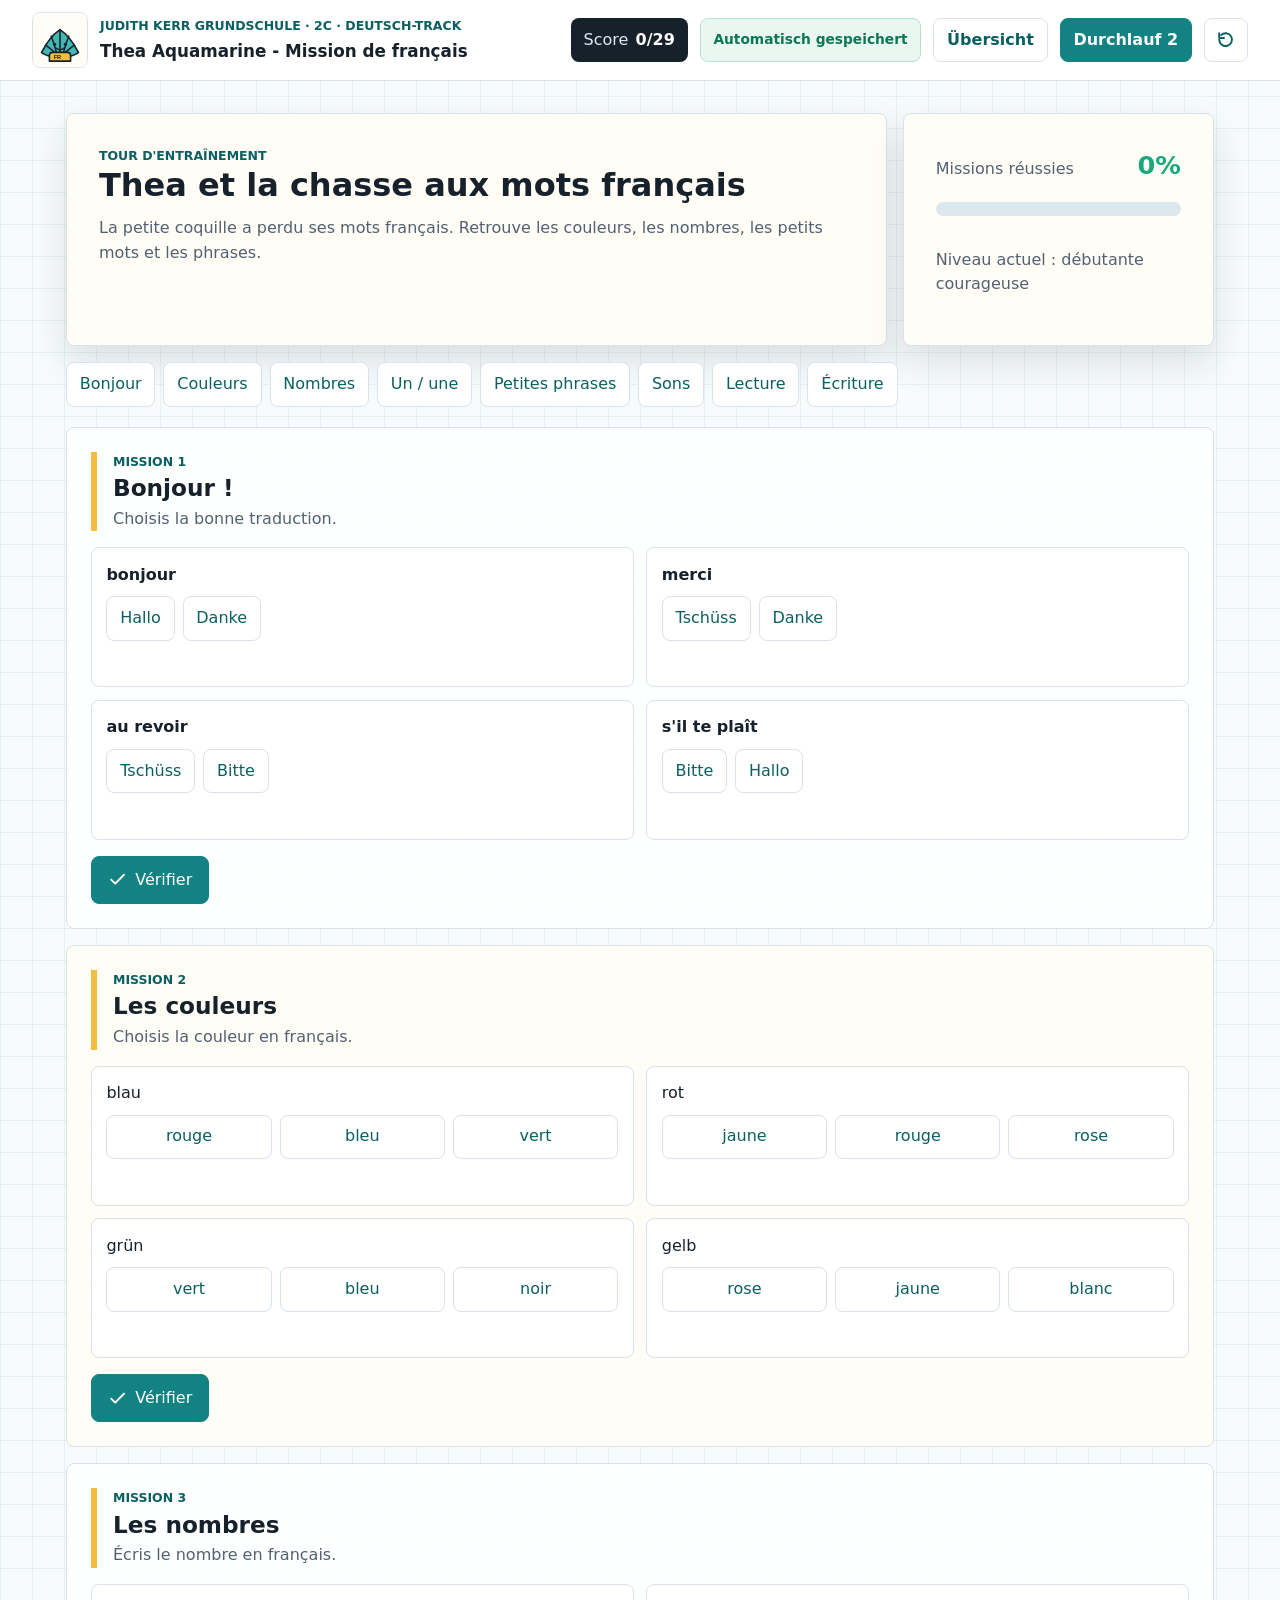
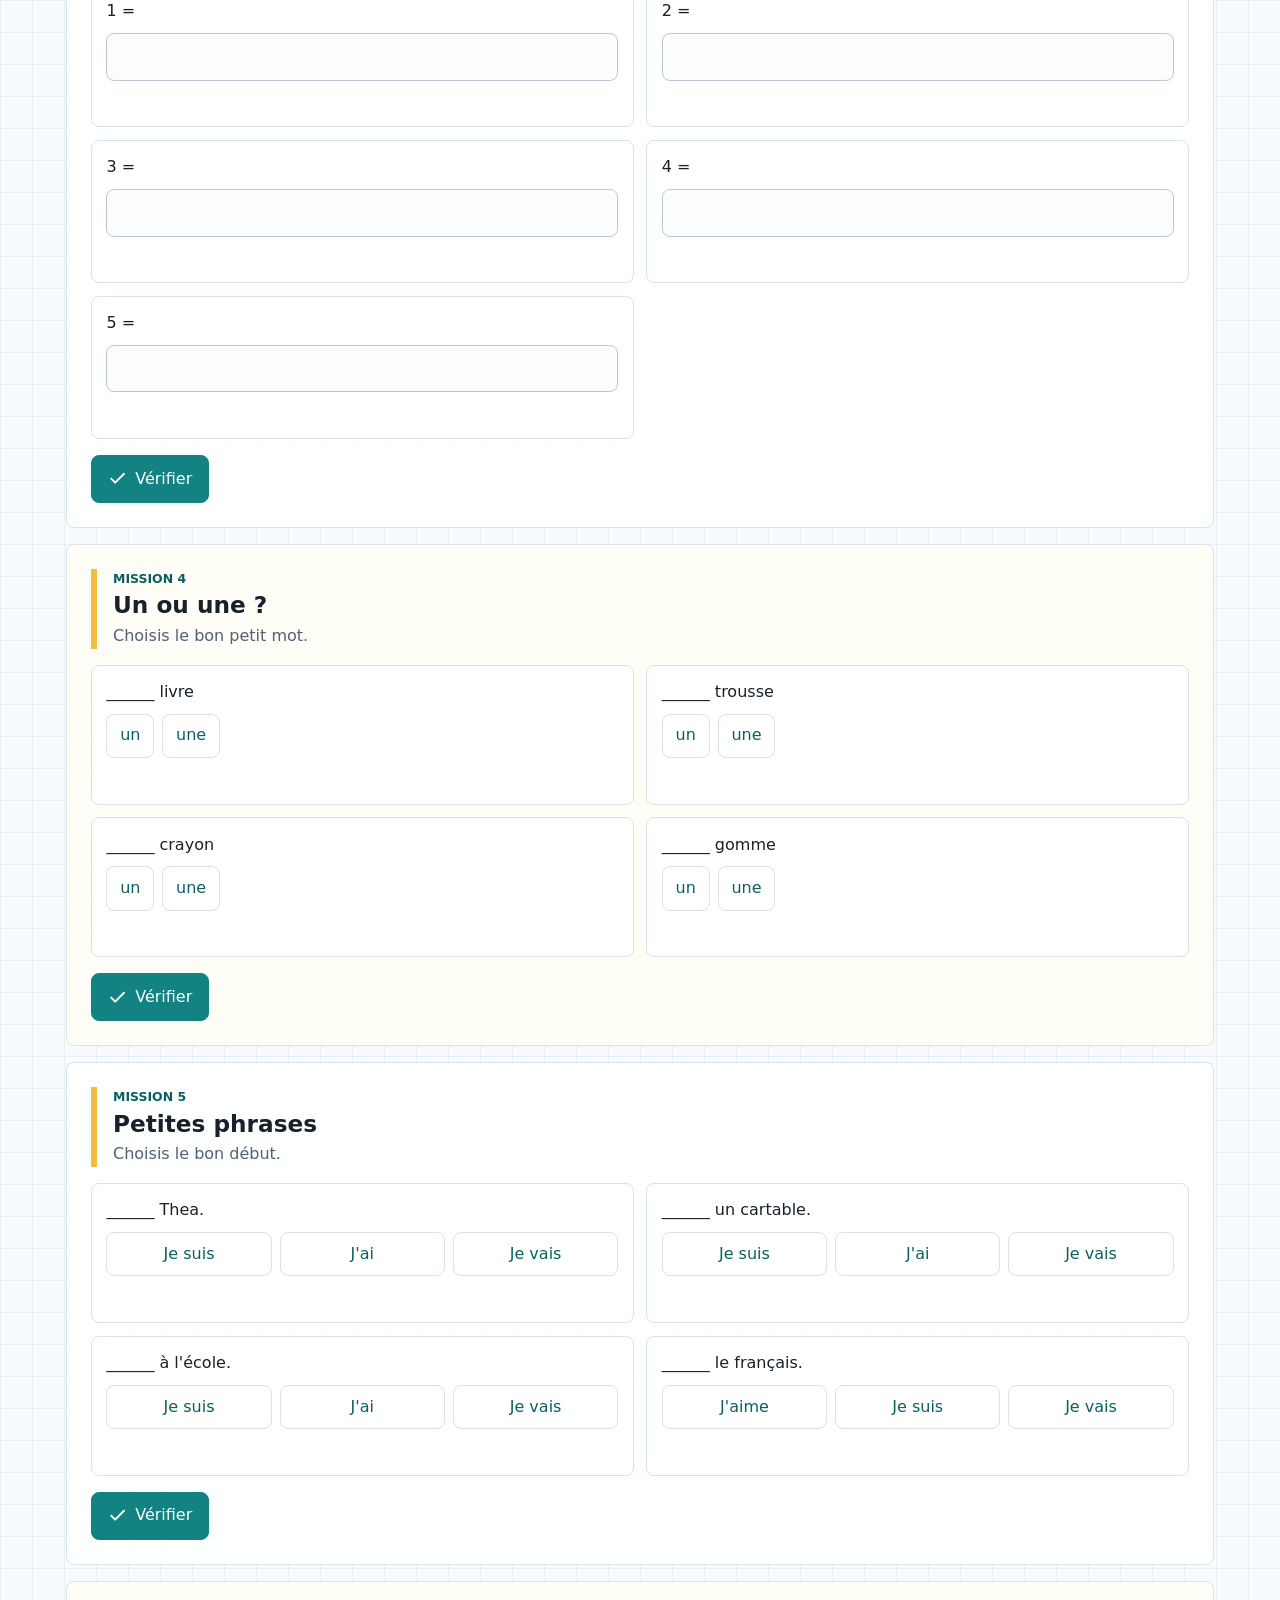
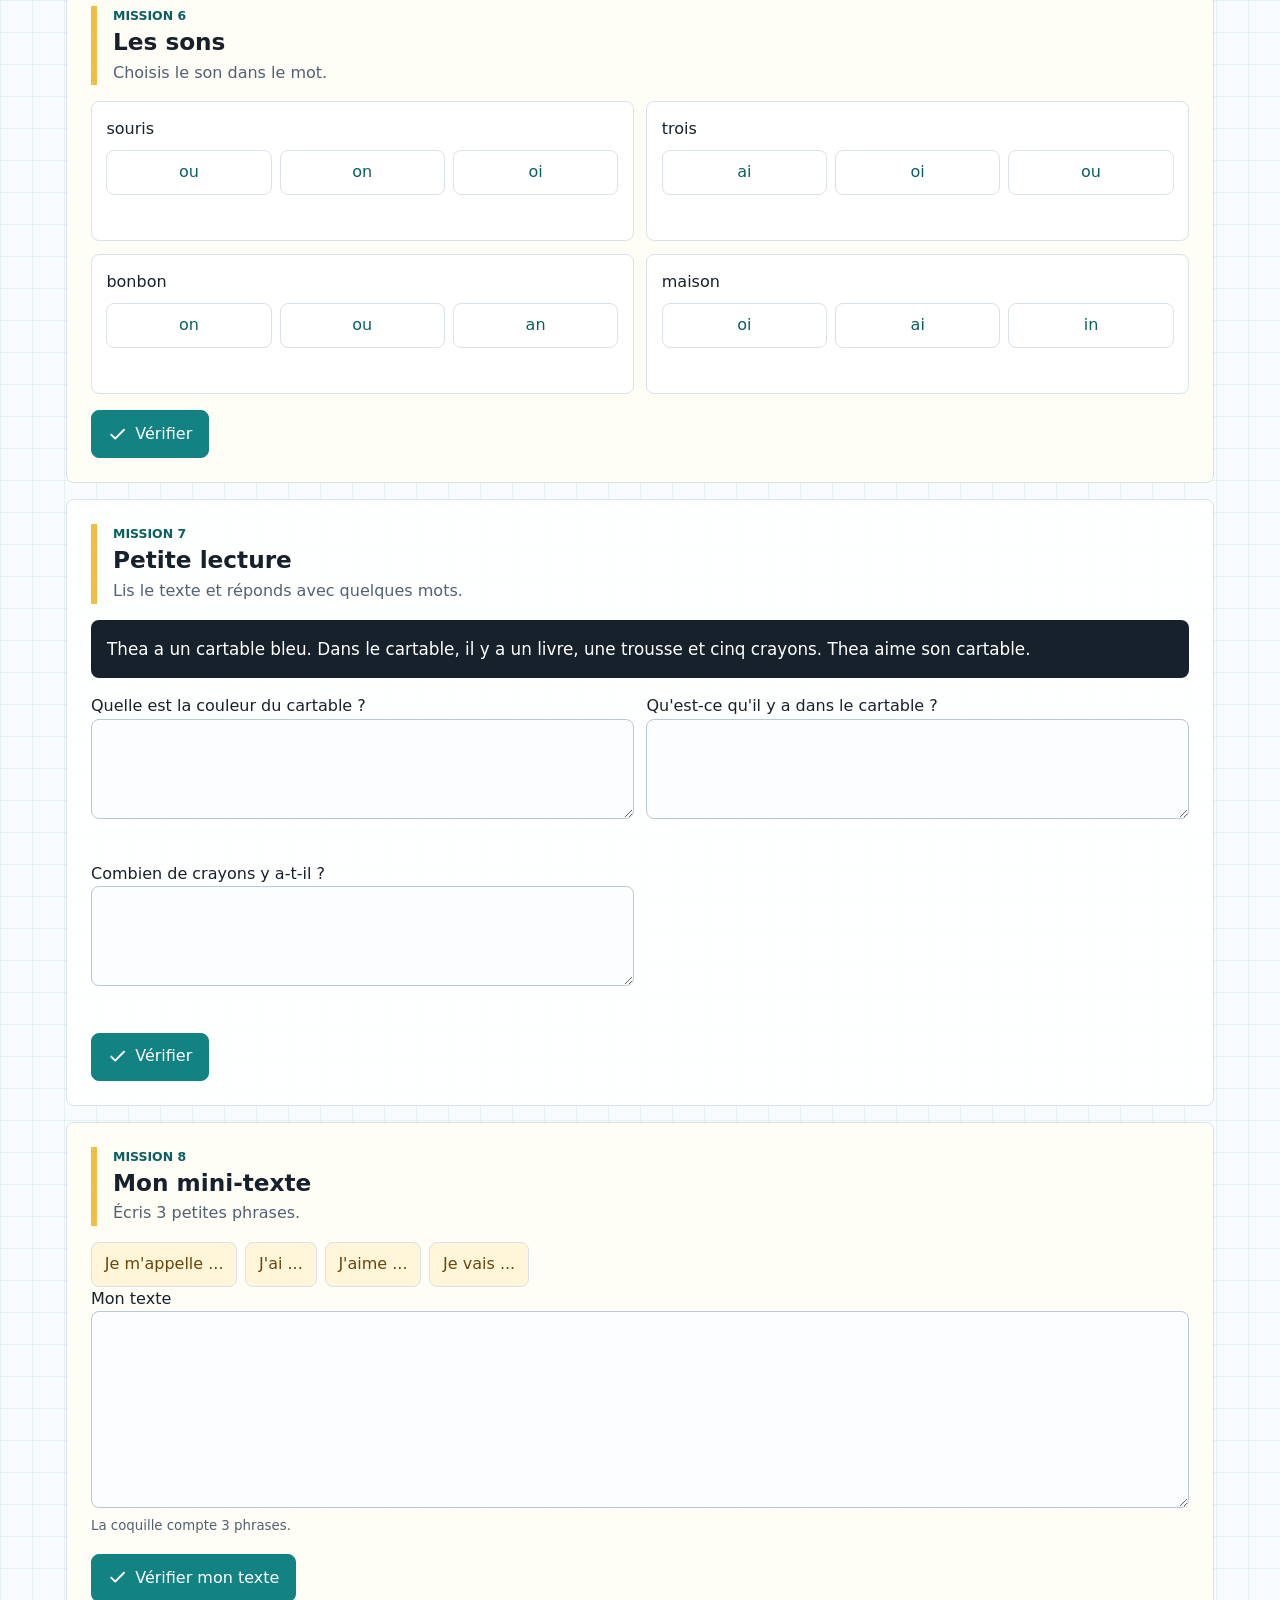
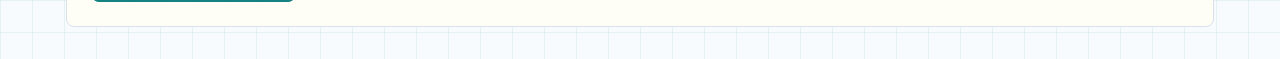
==== docs/index.html @ 6f3f2e57 "Publish site from docs for GitHub Pages" ====
<!doctype html>
<html lang="fr">
  <head>
    <meta charset="utf-8">
    <meta name="viewport" content="width=device-width, initial-scale=1">
    <title>Thea Aquamarine - Mission de français</title>
    <meta name="description" content="Interaktive Französisch-Übungen für Thea Aquamarine, Klasse 2c.">
    <meta name="theme-color" content="#128283">
    <meta name="apple-mobile-web-app-capable" content="yes">
    <meta name="apple-mobile-web-app-title" content="Thea Français">
    <meta name="apple-mobile-web-app-status-bar-style" content="default">
    <link rel="manifest" href="manifest.webmanifest">
    <link rel="icon" href="assets/icons/favicon-32.png?v=20260531-icon" type="image/png" sizes="32x32">
    <link rel="icon" href="assets/icons/thea-icon-192.png?v=20260531-icon" type="image/png" sizes="192x192">
    <link rel="apple-touch-icon" href="assets/icons/apple-touch-icon.png?v=20260531-icon" sizes="180x180">
    <link rel="stylesheet" href="styles.css?v=20260601-round2">
  </head>
  <body>
    <a class="skip-link" href="#main">Aller aux exercices</a>

    <header class="topbar">
      <div class="brand">
        <img src="assets/aquamarine-shell.svg" width="56" height="56" alt="Muschel mit französischem Heft">
        <div>
          <p class="eyebrow">Judith Kerr Grundschule · 2c · Deutsch-Track</p>
          <p class="brand-title">Thea Aquamarine - Mission de français</p>
        </div>
      </div>

      <div class="top-actions">
        <div class="score-pill" aria-live="polite">
          <span>Score</span>
          <strong><span id="score">0</span>/<span id="total">0</span></strong>
        </div>
        <div class="save-status" id="saveStatus" aria-live="polite">Automatisch gespeichert</div>
        <a class="nav-link" href="uebersicht.html">Übersicht</a>
        <a class="nav-link top-pdf-run-button" href="durchlauf-2.html">Durchlauf 2</a>
        <button class="icon-button" id="resetBtn" type="button" aria-label="Alles neu starten">
          <svg aria-hidden="true" viewBox="0 0 24 24">
            <path d="M4 12a8 8 0 1 0 2.34-5.66"/>
            <path d="M4 4v6h6"/>
          </svg>
        </button>
      </div>
    </header>

    <main id="main">
      <section class="intro-band" aria-labelledby="intro-title">
        <div class="intro-copy">
          <p class="eyebrow">Tour d'entraînement</p>
          <h1 id="intro-title">Thea et la chasse aux mots français</h1>
          <p>
            La petite coquille a perdu ses mots français. Retrouve les couleurs,
            les nombres, les petits mots et les phrases.
          </p>
        </div>

        <div class="mission-meter" aria-label="Progression">
          <div>
            <span>Missions réussies</span>
            <strong id="progressLabel">0%</strong>
          </div>
          <div class="progress-track">
            <div class="progress-fill" id="progressFill"></div>
          </div>
          <p id="rankLabel">Niveau actuel : débutante courageuse</p>
        </div>
      </section>

      <nav class="mission-nav" aria-label="Missions">
        <button type="button" data-jump="#bonjour">Bonjour</button>
        <button type="button" data-jump="#couleurs">Couleurs</button>
        <button type="button" data-jump="#nombres">Nombres</button>
        <button type="button" data-jump="#articles">Un / une</button>
        <button type="button" data-jump="#phrases">Petites phrases</button>
        <button type="button" data-jump="#sons">Sons</button>
        <button type="button" data-jump="#lecture">Lecture</button>
        <button type="button" data-jump="#ecriture">Écriture</button>
      </nav>

      <section class="mission-band" id="bonjour" aria-labelledby="bonjour-title">
        <div class="section-heading">
          <p class="eyebrow">Mission 1</p>
          <h2 id="bonjour-title">Bonjour !</h2>
          <p>Choisis la bonne traduction.</p>
        </div>

        <div class="exercise-grid compact">
          <article class="exercise choice-task" data-task data-answer="Hallo">
            <p><strong>bonjour</strong></p>
            <div class="choice-row">
              <button type="button" data-value="Hallo">Hallo</button>
              <button type="button" data-value="Danke">Danke</button>
            </div>
            <small class="feedback" aria-live="polite"></small>
          </article>

          <article class="exercise choice-task" data-task data-answer="Danke">
            <p><strong>merci</strong></p>
            <div class="choice-row">
              <button type="button" data-value="Tschüss">Tschüss</button>
              <button type="button" data-value="Danke">Danke</button>
            </div>
            <small class="feedback" aria-live="polite"></small>
          </article>

          <article class="exercise choice-task" data-task data-answer="Tschüss">
            <p><strong>au revoir</strong></p>
            <div class="choice-row">
              <button type="button" data-value="Tschüss">Tschüss</button>
              <button type="button" data-value="Bitte">Bitte</button>
            </div>
            <small class="feedback" aria-live="polite"></small>
          </article>

          <article class="exercise choice-task" data-task data-answer="Bitte">
            <p><strong>s'il te plaît</strong></p>
            <div class="choice-row">
              <button type="button" data-value="Bitte">Bitte</button>
              <button type="button" data-value="Hallo">Hallo</button>
            </div>
            <small class="feedback" aria-live="polite"></small>
          </article>
        </div>

        <button class="check-button" type="button" data-check="#bonjour">
          <svg aria-hidden="true" viewBox="0 0 24 24"><path d="m20 6-11 11-5-5"/></svg>
          Vérifier
        </button>
      </section>

      <section class="mission-band alt" id="couleurs" aria-labelledby="couleurs-title">
        <div class="section-heading">
          <p class="eyebrow">Mission 2</p>
          <h2 id="couleurs-title">Les couleurs</h2>
          <p>Choisis la couleur en français.</p>
        </div>

        <div class="exercise-grid compact">
          <article class="exercise choice-task" data-task data-answer="bleu">
            <p>blau</p>
            <div class="choice-row triple">
              <button type="button" data-value="rouge">rouge</button>
              <button type="button" data-value="bleu">bleu</button>
              <button type="button" data-value="vert">vert</button>
            </div>
            <small class="feedback" aria-live="polite"></small>
          </article>

          <article class="exercise choice-task" data-task data-answer="rouge">
            <p>rot</p>
            <div class="choice-row triple">
              <button type="button" data-value="jaune">jaune</button>
              <button type="button" data-value="rouge">rouge</button>
              <button type="button" data-value="rose">rose</button>
            </div>
            <small class="feedback" aria-live="polite"></small>
          </article>

          <article class="exercise choice-task" data-task data-answer="vert">
            <p>grün</p>
            <div class="choice-row triple">
              <button type="button" data-value="vert">vert</button>
              <button type="button" data-value="bleu">bleu</button>
              <button type="button" data-value="noir">noir</button>
            </div>
            <small class="feedback" aria-live="polite"></small>
          </article>

          <article class="exercise choice-task" data-task data-answer="jaune">
            <p>gelb</p>
            <div class="choice-row triple">
              <button type="button" data-value="rose">rose</button>
              <button type="button" data-value="jaune">jaune</button>
              <button type="button" data-value="blanc">blanc</button>
            </div>
            <small class="feedback" aria-live="polite"></small>
          </article>
        </div>

        <button class="check-button" type="button" data-check="#couleurs">
          <svg aria-hidden="true" viewBox="0 0 24 24"><path d="m20 6-11 11-5-5"/></svg>
          Vérifier
        </button>
      </section>

      <section class="mission-band" id="nombres" aria-labelledby="nombres-title">
        <div class="section-heading">
          <p class="eyebrow">Mission 3</p>
          <h2 id="nombres-title">Les nombres</h2>
          <p>Écris le nombre en français.</p>
        </div>

        <div class="exercise-grid">
          <label class="exercise" data-task data-answer="un"><span>1 =</span><input type="text"><small class="feedback" aria-live="polite"></small></label>
          <label class="exercise" data-task data-answer="deux"><span>2 =</span><input type="text"><small class="feedback" aria-live="polite"></small></label>
          <label class="exercise" data-task data-answer="trois"><span>3 =</span><input type="text"><small class="feedback" aria-live="polite"></small></label>
          <label class="exercise" data-task data-answer="quatre"><span>4 =</span><input type="text"><small class="feedback" aria-live="polite"></small></label>
          <label class="exercise" data-task data-answer="cinq"><span>5 =</span><input type="text"><small class="feedback" aria-live="polite"></small></label>
        </div>

        <button class="check-button" type="button" data-check="#nombres">
          <svg aria-hidden="true" viewBox="0 0 24 24"><path d="m20 6-11 11-5-5"/></svg>
          Vérifier
        </button>
      </section>

      <section class="mission-band alt" id="articles" aria-labelledby="articles-title">
        <div class="section-heading">
          <p class="eyebrow">Mission 4</p>
          <h2 id="articles-title">Un ou une ?</h2>
          <p>Choisis le bon petit mot.</p>
        </div>

        <div class="exercise-grid compact">
          <article class="exercise choice-task" data-task data-answer="un"><p>______ livre</p><div class="choice-row"><button type="button" data-value="un">un</button><button type="button" data-value="une">une</button></div><small class="feedback" aria-live="polite"></small></article>
          <article class="exercise choice-task" data-task data-answer="une"><p>______ trousse</p><div class="choice-row"><button type="button" data-value="un">un</button><button type="button" data-value="une">une</button></div><small class="feedback" aria-live="polite"></small></article>
          <article class="exercise choice-task" data-task data-answer="un"><p>______ crayon</p><div class="choice-row"><button type="button" data-value="un">un</button><button type="button" data-value="une">une</button></div><small class="feedback" aria-live="polite"></small></article>
          <article class="exercise choice-task" data-task data-answer="une"><p>______ gomme</p><div class="choice-row"><button type="button" data-value="un">un</button><button type="button" data-value="une">une</button></div><small class="feedback" aria-live="polite"></small></article>
        </div>

        <button class="check-button" type="button" data-check="#articles">
          <svg aria-hidden="true" viewBox="0 0 24 24"><path d="m20 6-11 11-5-5"/></svg>
          Vérifier
        </button>
      </section>

      <section class="mission-band" id="phrases" aria-labelledby="phrases-title">
        <div class="section-heading">
          <p class="eyebrow">Mission 5</p>
          <h2 id="phrases-title">Petites phrases</h2>
          <p>Choisis le bon début.</p>
        </div>

        <div class="exercise-grid compact">
          <article class="exercise choice-task" data-task data-answer="Je suis"><p>______ Thea.</p><div class="choice-row triple"><button type="button" data-value="Je suis">Je suis</button><button type="button" data-value="J'ai">J'ai</button><button type="button" data-value="Je vais">Je vais</button></div><small class="feedback" aria-live="polite"></small></article>
          <article class="exercise choice-task" data-task data-answer="J'ai"><p>______ un cartable.</p><div class="choice-row triple"><button type="button" data-value="Je suis">Je suis</button><button type="button" data-value="J'ai">J'ai</button><button type="button" data-value="Je vais">Je vais</button></div><small class="feedback" aria-live="polite"></small></article>
          <article class="exercise choice-task" data-task data-answer="Je vais"><p>______ à l'école.</p><div class="choice-row triple"><button type="button" data-value="Je suis">Je suis</button><button type="button" data-value="J'ai">J'ai</button><button type="button" data-value="Je vais">Je vais</button></div><small class="feedback" aria-live="polite"></small></article>
          <article class="exercise choice-task" data-task data-answer="J'aime"><p>______ le français.</p><div class="choice-row triple"><button type="button" data-value="J'aime">J'aime</button><button type="button" data-value="Je suis">Je suis</button><button type="button" data-value="Je vais">Je vais</button></div><small class="feedback" aria-live="polite"></small></article>
        </div>

        <button class="check-button" type="button" data-check="#phrases">
          <svg aria-hidden="true" viewBox="0 0 24 24"><path d="m20 6-11 11-5-5"/></svg>
          Vérifier
        </button>
      </section>

      <section class="mission-band alt" id="sons" aria-labelledby="sons-title">
        <div class="section-heading">
          <p class="eyebrow">Mission 6</p>
          <h2 id="sons-title">Les sons</h2>
          <p>Choisis le son dans le mot.</p>
        </div>

        <div class="exercise-grid compact">
          <article class="exercise choice-task" data-task data-answer="ou"><p>souris</p><div class="choice-row triple"><button type="button" data-value="ou">ou</button><button type="button" data-value="on">on</button><button type="button" data-value="oi">oi</button></div><small class="feedback" aria-live="polite"></small></article>
          <article class="exercise choice-task" data-task data-answer="oi"><p>trois</p><div class="choice-row triple"><button type="button" data-value="ai">ai</button><button type="button" data-value="oi">oi</button><button type="button" data-value="ou">ou</button></div><small class="feedback" aria-live="polite"></small></article>
          <article class="exercise choice-task" data-task data-answer="on"><p>bonbon</p><div class="choice-row triple"><button type="button" data-value="on">on</button><button type="button" data-value="ou">ou</button><button type="button" data-value="an">an</button></div><small class="feedback" aria-live="polite"></small></article>
          <article class="exercise choice-task" data-task data-answer="ai"><p>maison</p><div class="choice-row triple"><button type="button" data-value="oi">oi</button><button type="button" data-value="ai">ai</button><button type="button" data-value="in">in</button></div><small class="feedback" aria-live="polite"></small></article>
        </div>

        <button class="check-button" type="button" data-check="#sons">
          <svg aria-hidden="true" viewBox="0 0 24 24"><path d="m20 6-11 11-5-5"/></svg>
          Vérifier
        </button>
      </section>

      <section class="mission-band" id="lecture" aria-labelledby="lecture-title">
        <div class="section-heading">
          <p class="eyebrow">Mission 7</p>
          <h2 id="lecture-title">Petite lecture</h2>
          <p>Lis le texte et réponds avec quelques mots.</p>
        </div>

        <blockquote class="reading">
          Thea a un cartable bleu. Dans le cartable, il y a un livre, une
          trousse et cinq crayons. Thea aime son cartable.
        </blockquote>

        <div class="writing-grid">
          <label class="long-answer" data-task data-keywords="bleu">
            Quelle est la couleur du cartable ?
            <textarea rows="2"></textarea>
            <small class="feedback" aria-live="polite"></small>
          </label>
          <label class="long-answer" data-task data-keywords="livre,trousse,crayons">
            Qu'est-ce qu'il y a dans le cartable ?
            <textarea rows="2"></textarea>
            <small class="feedback" aria-live="polite"></small>
          </label>
          <label class="long-answer" data-task data-keywords="cinq|5">
            Combien de crayons y a-t-il ?
            <textarea rows="2"></textarea>
            <small class="feedback" aria-live="polite"></small>
          </label>
        </div>

        <button class="check-button" type="button" data-check="#lecture">
          <svg aria-hidden="true" viewBox="0 0 24 24"><path d="m20 6-11 11-5-5"/></svg>
          Vérifier
        </button>
      </section>

      <section class="mission-band alt" id="ecriture" aria-labelledby="ecriture-title">
        <div class="section-heading">
          <p class="eyebrow">Mission 8</p>
          <h2 id="ecriture-title">Mon mini-texte</h2>
          <p>Écris 3 petites phrases.</p>
        </div>

        <div class="word-bank" aria-label="Mots utiles">
          <span>Je m'appelle ...</span>
          <span>J'ai ...</span>
          <span>J'aime ...</span>
          <span>Je vais ...</span>
        </div>

        <label class="future-writing" data-writing-task>
          Mon texte
          <textarea id="writingText" rows="7" aria-describedby="writingHelp"></textarea>
          <small id="writingHelp" class="feedback" aria-live="polite">La coquille compte 3 phrases.</small>
        </label>

        <button class="check-button" id="checkWritingBtn" type="button">
          <svg aria-hidden="true" viewBox="0 0 24 24"><path d="m20 6-11 11-5-5"/></svg>
          Vérifier mon texte
        </button>
      </section>
    </main>

    <div class="toast" id="toast" role="status" aria-live="polite"></div>

    <script src="app.js?v=20260601-round2"></script>
  </body>
</html>
---- docs/styles.css ----
:root {
  --ink: #17212b;
  --muted: #526172;
  --paper: #fffdf6;
  --surface: #ffffff;
  --line: #d9e2ea;
  --primary: #128283;
  --primary-strong: #0b5f61;
  --mint: #1ca87d;
  --sun: #f2bd42;
  --coral: #e85d75;
  --shadow: 0 16px 36px rgba(23, 33, 43, 0.12);
  color-scheme: light;
  font-family:
    Avenir Next,
    Avenir,
    Inter,
    system-ui,
    -apple-system,
    BlinkMacSystemFont,
    "Segoe UI",
    sans-serif;
}

* {
  box-sizing: border-box;
}

html {
  scroll-behavior: smooth;
}

body {
  margin: 0;
  background:
    linear-gradient(90deg, rgba(18, 130, 131, 0.08) 1px, transparent 1px),
    linear-gradient(rgba(18, 130, 131, 0.08) 1px, transparent 1px),
    #f7fbfd;
  background-size: 32px 32px;
  color: var(--ink);
  font-size: 16px;
  line-height: 1.55;
}

button,
input,
textarea {
  font: inherit;
}

button {
  cursor: pointer;
}

a {
  color: inherit;
}

.skip-link {
  background: var(--ink);
  color: white;
  left: 1rem;
  padding: 0.75rem 1rem;
  position: fixed;
  top: -5rem;
  z-index: 20;
}

.skip-link:focus {
  top: 1rem;
}

.topbar {
  align-items: center;
  background: rgba(255, 255, 255, 0.94);
  border-bottom: 1px solid var(--line);
  display: flex;
  gap: 1rem;
  justify-content: space-between;
  padding: 0.75rem clamp(1rem, 4vw, 2rem);
  position: sticky;
  top: 0;
  z-index: 10;
}

.brand,
.top-actions {
  align-items: center;
  display: flex;
  gap: 0.75rem;
}

.brand img {
  border: 1px solid var(--line);
  border-radius: 8px;
  flex: 0 0 auto;
}

.eyebrow {
  color: var(--primary-strong);
  font-size: 0.78rem;
  font-weight: 800;
  letter-spacing: 0;
  margin: 0 0 0.18rem;
  text-transform: uppercase;
}

.brand-title {
  font-size: 1.05rem;
  font-weight: 800;
  margin: 0;
}

.score-pill,
.save-status,
.nav-link {
  align-items: center;
  border-radius: 8px;
  display: inline-flex;
  min-height: 44px;
  padding: 0.55rem 0.8rem;
}

.score-pill {
  background: var(--ink);
  color: white;
  gap: 0.45rem;
}

.score-pill span {
  color: #dce9ef;
}

.score-pill strong span {
  color: white;
}

.save-status {
  background: #eaf7f1;
  border: 1px solid #b7dfcf;
  color: #0c7757;
  font-size: 0.86rem;
  font-weight: 700;
  white-space: nowrap;
}

.nav-link {
  background: var(--surface);
  border: 1px solid var(--line);
  color: var(--primary-strong);
  font-weight: 800;
  text-decoration: none;
}

.top-pdf-run-button {
  background: var(--primary);
  border-color: var(--primary);
  color: white;
}

.icon-button {
  align-items: center;
  background: var(--surface);
  border: 1px solid var(--line);
  border-radius: 8px;
  color: var(--primary-strong);
  display: inline-flex;
  height: 44px;
  justify-content: center;
  width: 44px;
}

.icon-button svg,
.check-button svg {
  fill: none;
  height: 1.2rem;
  stroke: currentColor;
  stroke-linecap: round;
  stroke-linejoin: round;
  stroke-width: 2.4;
  width: 1.2rem;
}

main {
  margin: 0 auto;
  max-width: 1180px;
  padding: 1rem;
}

.intro-band {
  align-items: stretch;
  display: grid;
  gap: 1rem;
  grid-template-columns: minmax(0, 1.45fr) minmax(280px, 0.55fr);
  margin: 1rem 0;
}

.intro-copy,
.mission-meter,
.overview-card,
.history-card,
.empty-state {
  background: var(--paper);
  border: 1px solid var(--line);
  border-radius: 8px;
  box-shadow: var(--shadow);
  padding: clamp(1rem, 3vw, 2rem);
}

.intro-copy h1,
.overview-card h1,
.empty-state h1 {
  font-size: 2rem;
  line-height: 1.08;
  margin: 0 0 0.85rem;
}

.intro-copy p:last-child,
.overview-card p,
.empty-state p {
  color: var(--muted);
  margin: 0;
}

.mission-meter {
  display: flex;
  flex-direction: column;
  justify-content: center;
  min-height: 190px;
}

.mission-meter > div:first-child {
  align-items: baseline;
  display: flex;
  justify-content: space-between;
}

.mission-meter span,
.mission-meter p {
  color: var(--muted);
}

.mission-meter strong {
  color: var(--mint);
  font-size: 1.6rem;
}

.progress-track {
  background: #dbe8ee;
  border-radius: 999px;
  height: 14px;
  margin: 1rem 0;
  overflow: hidden;
}

.progress-fill {
  background: linear-gradient(90deg, var(--primary), var(--mint), var(--sun));
  height: 100%;
  transition: width 180ms ease-out;
  width: 0%;
}

.mission-nav,
.word-row,
.choice-row,
.word-bank {
  display: flex;
  flex-wrap: wrap;
  gap: 0.5rem;
}

.mission-nav {
  margin: 1rem 0 1.25rem;
}

.mission-nav button,
.word-row button,
.choice-row button,
.word-bank span {
  align-items: center;
  background: var(--surface);
  border: 1px solid var(--line);
  border-radius: 8px;
  color: var(--primary-strong);
  display: inline-flex;
  min-height: 44px;
  padding: 0.55rem 0.8rem;
}

.word-bank span {
  background: #fff5d8;
  color: #69450a;
}

.word-row button[aria-pressed="true"],
.choice-row button[aria-pressed="true"] {
  background: var(--primary);
  border-color: var(--primary);
  color: white;
}

.choice-row.triple button {
  flex: 1 1 90px;
  justify-content: center;
}

.mission-nav button:hover,
.mission-nav button:focus-visible,
.nav-link:hover,
.nav-link:focus-visible,
.icon-button:hover,
.icon-button:focus-visible {
  border-color: var(--primary);
  box-shadow: 0 0 0 3px rgba(18, 130, 131, 0.16);
  outline: 0;
}

.mission-band {
  background: rgba(255, 255, 255, 0.9);
  border: 1px solid var(--line);
  border-radius: 8px;
  margin: 1rem 0;
  padding: clamp(1rem, 3vw, 1.5rem);
}

.mission-band.alt {
  background: rgba(255, 253, 246, 0.94);
}

.section-heading {
  border-left: 6px solid var(--sun);
  margin-bottom: 1rem;
  padding-left: 1rem;
}

.section-heading h2 {
  font-size: 1.45rem;
  line-height: 1.2;
  margin: 0 0 0.3rem;
}

.section-heading p:last-child {
  color: var(--muted);
  margin: 0;
}

.exercise-grid,
.writing-grid {
  display: grid;
  gap: 0.8rem;
  grid-template-columns: repeat(2, minmax(0, 1fr));
}

.exercise {
  background: var(--surface);
  border: 1px solid var(--line);
  border-radius: 8px;
  display: flex;
  flex-direction: column;
  gap: 0.55rem;
  min-width: 0;
  padding: 0.9rem;
}

.exercise p {
  margin: 0;
}

input,
textarea {
  background: #fbfdff;
  border: 1px solid #b9c8d4;
  border-radius: 8px;
  color: var(--ink);
  min-height: 44px;
  padding: 0.65rem 0.75rem;
  width: 100%;
}

textarea {
  min-height: 100px;
  resize: vertical;
}

input:focus,
textarea:focus {
  border-color: var(--primary);
  box-shadow: 0 0 0 3px rgba(18, 130, 131, 0.16);
  outline: 0;
}

.reading {
  background: var(--ink);
  border-radius: 8px;
  color: white;
  font-size: 1.05rem;
  margin: 0 0 1rem;
  padding: 1rem;
}

.feedback {
  color: var(--muted);
  display: block;
  min-height: 1.4rem;
}

.is-correct {
  border-color: rgba(28, 168, 125, 0.75);
  box-shadow: inset 0 0 0 1px rgba(28, 168, 125, 0.3);
}

.is-wrong {
  border-color: rgba(232, 93, 117, 0.8);
  box-shadow: inset 0 0 0 1px rgba(232, 93, 117, 0.24);
}

.is-correct .feedback {
  color: #0c7757;
  font-weight: 700;
}

.is-wrong .feedback {
  color: #a8203a;
  font-weight: 700;
}

.check-button {
  align-items: center;
  background: var(--primary);
  border: 1px solid var(--primary);
  border-radius: 8px;
  color: white;
  display: inline-flex;
  gap: 0.5rem;
  margin-top: 1rem;
  min-height: 48px;
  padding: 0.65rem 1rem;
}

.check-button:hover,
.check-button:focus-visible {
  background: var(--primary-strong);
  box-shadow: 0 0 0 3px rgba(18, 130, 131, 0.2);
  outline: 0;
}

.toast {
  background: var(--ink);
  border-radius: 8px;
  bottom: 1rem;
  box-shadow: var(--shadow);
  color: white;
  left: 50%;
  max-width: min(92vw, 520px);
  opacity: 0;
  padding: 0.9rem 1rem;
  pointer-events: none;
  position: fixed;
  transform: translate(-50%, 1rem);
  transition: opacity 180ms ease-out, transform 180ms ease-out;
  z-index: 30;
}

.toast.show {
  opacity: 1;
  transform: translate(-50%, 0);
}

.summary-grid {
  display: grid;
  gap: 0.75rem;
  grid-template-columns: repeat(4, minmax(0, 1fr));
  margin-top: 1rem;
}

.summary-item {
  background: #eef7fa;
  border: 1px solid #c8dce4;
  border-radius: 8px;
  padding: 0.8rem;
}

.summary-item span {
  color: var(--muted);
  display: block;
  font-size: 0.84rem;
}

.summary-item strong {
  color: var(--primary-strong);
  display: block;
  font-size: 1.35rem;
}

.history-list {
  display: grid;
  gap: 0.85rem;
  margin-top: 1rem;
}

.history-card h2 {
  font-size: 1.2rem;
  margin: 0 0 0.35rem;
}

.history-card header,
.mission-result {
  align-items: center;
  display: grid;
  gap: 0.6rem;
  grid-template-columns: minmax(0, 1fr) auto;
}

.status-badge {
  border-radius: 8px;
  display: inline-flex;
  font-weight: 800;
  padding: 0.35rem 0.55rem;
  white-space: nowrap;
}

.status-badge.good {
  background: #eaf7f1;
  color: #0c7757;
}

.status-badge.work {
  background: #fff5d8;
  color: #69450a;
}

.history-note {
  color: var(--muted);
  font-size: 0.92rem;
  margin: 0.35rem 0 0;
}

.storage-diagnostic {
  background: #fbfdff;
  border: 1px solid var(--line);
  border-radius: 8px;
  margin: 0.85rem 0;
  padding: 0.75rem;
}

.storage-diagnostic p {
  margin: 0.25rem 0;
  overflow-wrap: anywhere;
}

.run-details {
  border-top: 1px solid var(--line);
  margin-top: 0.85rem;
  padding-top: 0.75rem;
}

.run-details > summary {
  align-items: center;
  background: #eaf7f7;
  border: 1px solid #b7dede;
  border-radius: 8px;
  color: var(--primary-strong);
  cursor: pointer;
  display: flex;
  font-weight: 800;
  gap: 0.75rem;
  justify-content: space-between;
  min-height: 44px;
  padding: 0.65rem 0.8rem;
}

.run-details > summary small {
  color: var(--muted);
  font-size: 0.86rem;
  font-weight: 700;
}

.answer-review {
  border-top: 1px solid var(--line);
  margin-top: 0.85rem;
  padding-top: 0.75rem;
}

.answer-review summary {
  color: var(--primary-strong);
  cursor: pointer;
  font-weight: 800;
}

.answer-group {
  margin-top: 0.8rem;
}

.answer-group h3 {
  font-size: 1rem;
  margin: 0 0 0.45rem;
}

.answer-group dl {
  display: grid;
  gap: 0.4rem;
  margin: 0;
}

.answer-group dl div {
  background: #fbfdff;
  border: 1px solid var(--line);
  border-radius: 8px;
  display: grid;
  gap: 0.45rem;
  grid-template-columns: minmax(0, 1fr) minmax(0, 1fr);
  padding: 0.55rem 0.65rem;
}

.answer-group dt,
.answer-group dd {
  margin: 0;
}

.answer-group dt {
  color: var(--muted);
}

.answer-group dd {
  color: var(--ink);
  font-weight: 750;
}

.mission-result-list {
  display: grid;
  gap: 0.5rem;
  margin-top: 0.85rem;
}

.mission-result {
  background: #fbfdff;
  border: 1px solid var(--line);
  border-radius: 8px;
  padding: 0.55rem 0.7rem;
}

.mission-result strong {
  display: block;
}

.mission-result span,
.history-card p {
  color: var(--muted);
}

.mistake-list {
  border-top: 1px solid var(--line);
  margin-top: 0.85rem;
  padding-top: 0.75rem;
}

.mistake-list h3 {
  font-size: 1rem;
  margin: 0 0 0.4rem;
}

.mistake-list ul {
  margin: 0;
  padding-left: 1.2rem;
}

@media (max-width: 780px) {
  .topbar {
    align-items: flex-start;
    flex-direction: column;
  }

  .top-actions {
    flex-wrap: wrap;
    width: 100%;
  }

  .score-pill,
  .save-status,
  .nav-link {
    flex: 1 1 150px;
    justify-content: center;
  }

  .intro-band,
  .exercise-grid,
  .writing-grid,
  .summary-grid,
  .history-card header,
  .answer-group dl div,
  .mission-result {
    grid-template-columns: 1fr;
  }
}

@media (prefers-reduced-motion: reduce) {
  *,
  *::before,
  *::after {
    scroll-behavior: auto !important;
    transition: none !important;
  }
}
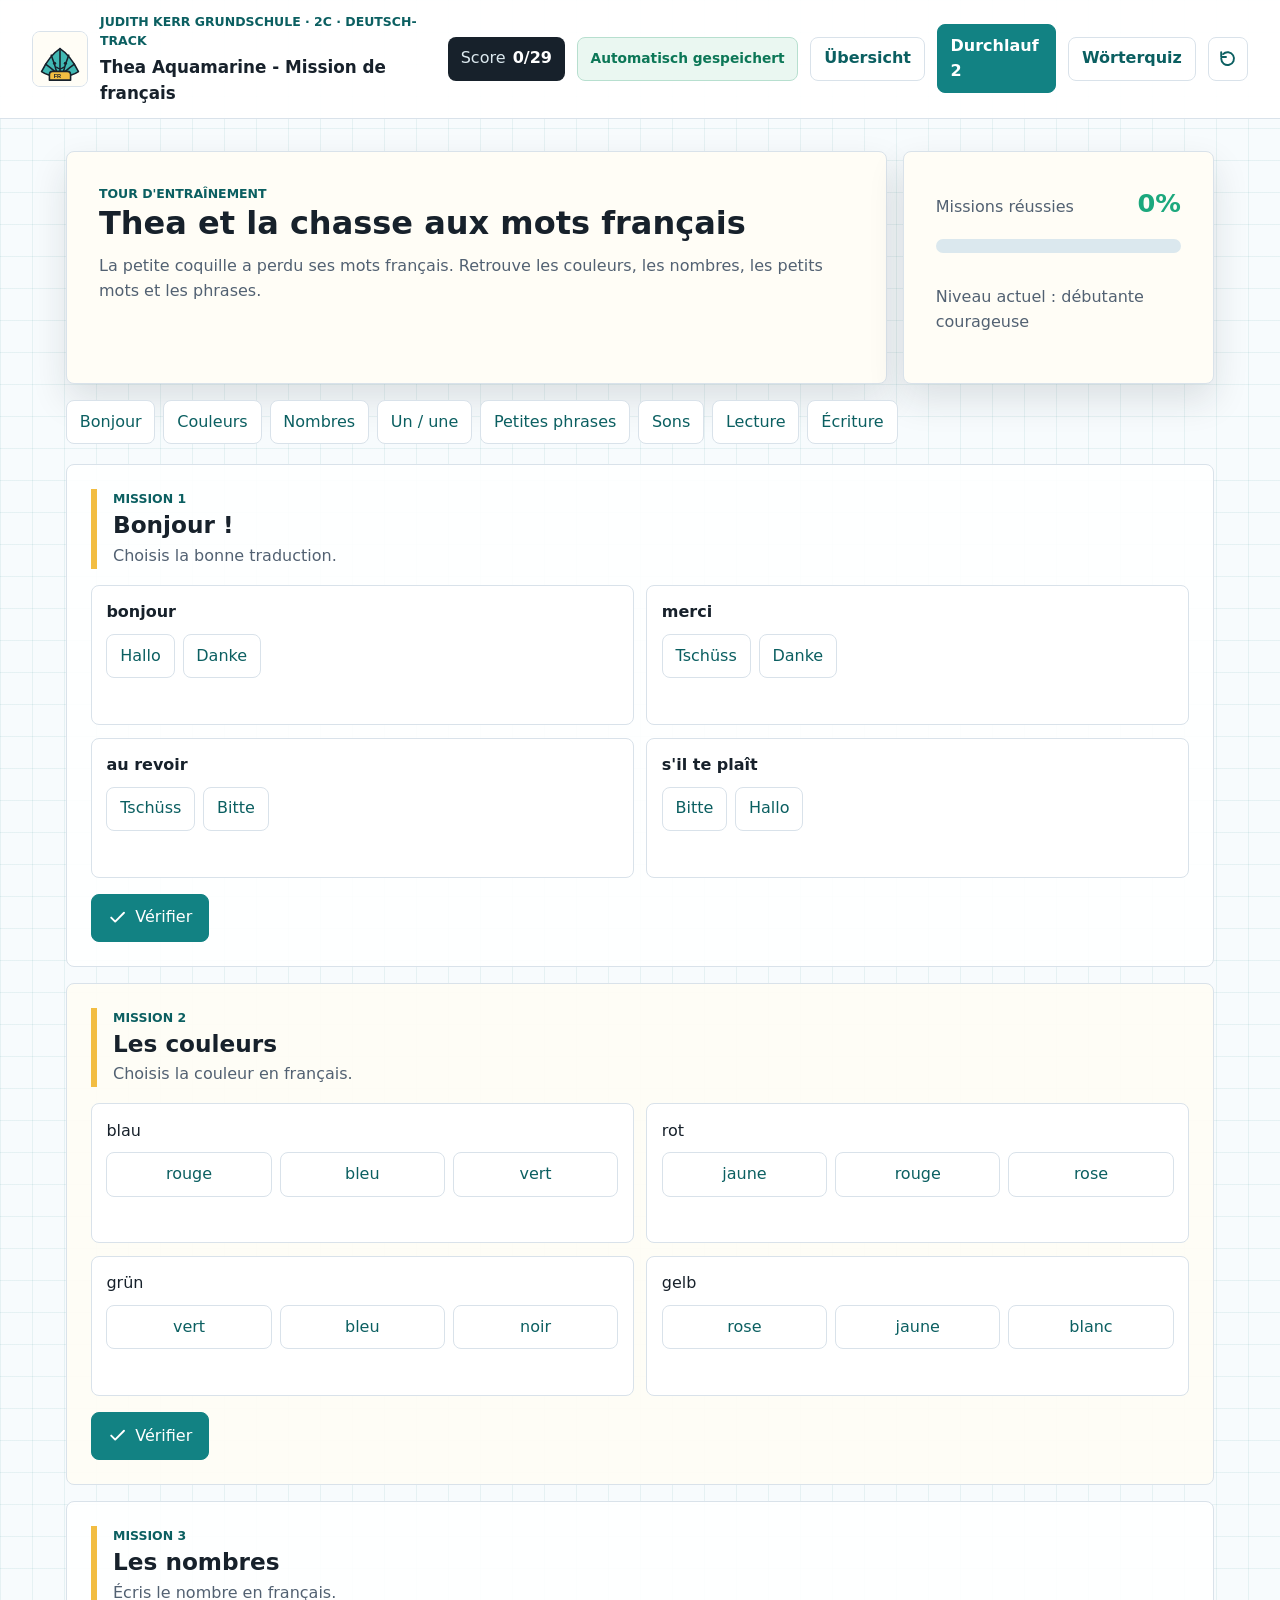
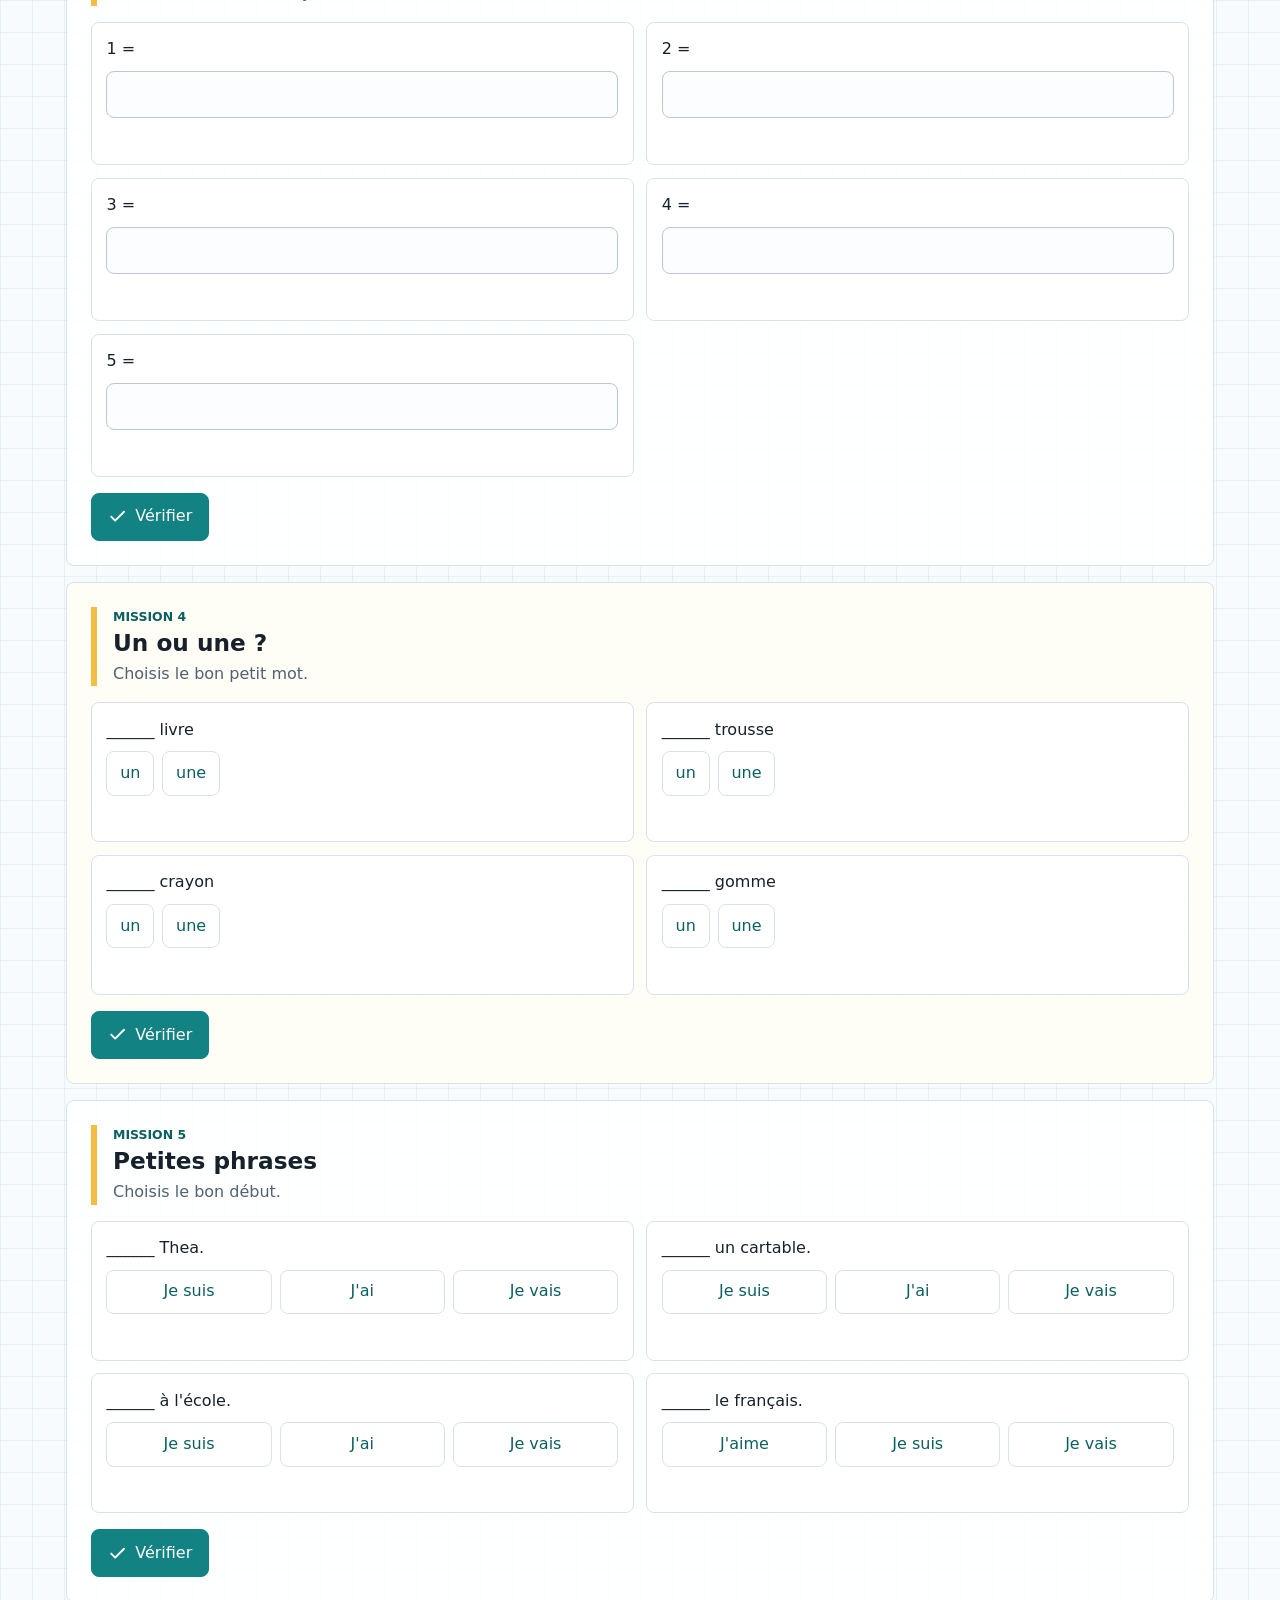
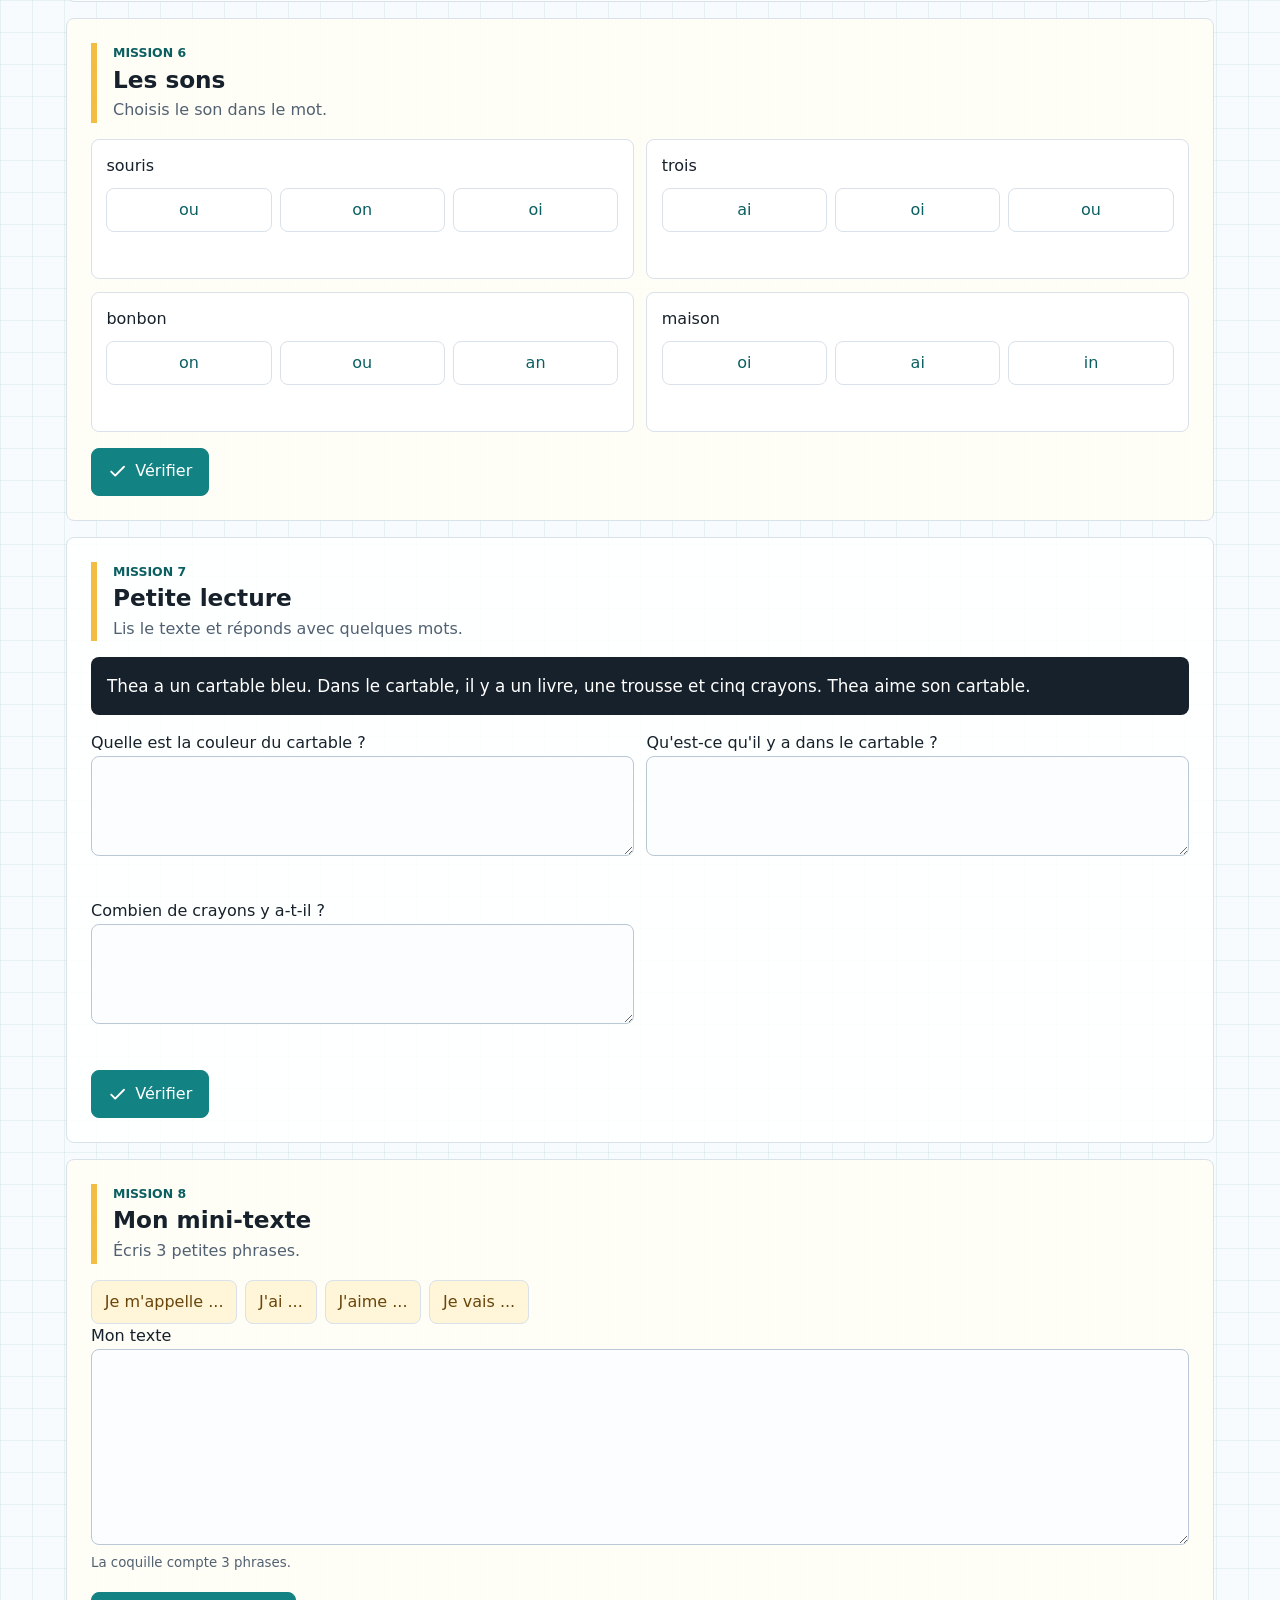
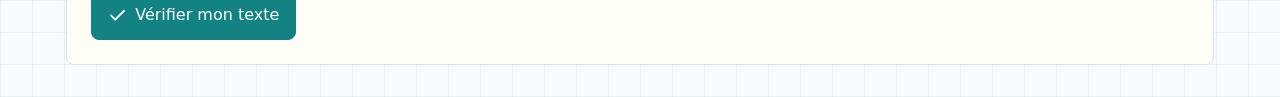
==== commit c77abf13: "Add Thea adjective vocabulary quiz" ====
--- a/docs/index.html
+++ b/docs/index.html
@@ -13,7 +13,7 @@
     <link rel="icon" href="assets/icons/favicon-32.png?v=20260531-icon" type="image/png" sizes="32x32">
     <link rel="icon" href="assets/icons/thea-icon-192.png?v=20260531-icon" type="image/png" sizes="192x192">
     <link rel="apple-touch-icon" href="assets/icons/apple-touch-icon.png?v=20260531-icon" sizes="180x180">
-    <link rel="stylesheet" href="styles.css?v=20260601-round2">
+    <link rel="stylesheet" href="styles.css?v=20260927-quiz">
   </head>
   <body>
     <a class="skip-link" href="#main">Aller aux exercices</a>
@@ -35,6 +35,7 @@
         <div class="save-status" id="saveStatus" aria-live="polite">Automatisch gespeichert</div>
         <a class="nav-link" href="uebersicht.html">Übersicht</a>
         <a class="nav-link top-pdf-run-button" href="durchlauf-2.html">Durchlauf 2</a>
+        <a class="nav-link" href="woerter-quiz.html">Wörterquiz</a>
         <button class="icon-button" id="resetBtn" type="button" aria-label="Alles neu starten">
           <svg aria-hidden="true" viewBox="0 0 24 24">
             <path d="M4 12a8 8 0 1 0 2.34-5.66"/>
--- a/docs/styles.css
+++ b/docs/styles.css
@@ -664,7 +664,7 @@
   padding-left: 1.2rem;
 }
 
-@media (max-width: 780px) {
+@media (max-width: 1050px) {
   .topbar {
     align-items: flex-start;
     flex-direction: column;
@@ -674,7 +674,9 @@
     flex-wrap: wrap;
     width: 100%;
   }
-
+}
+
+@media (max-width: 780px) {
   .score-pill,
   .save-status,
   .nav-link {
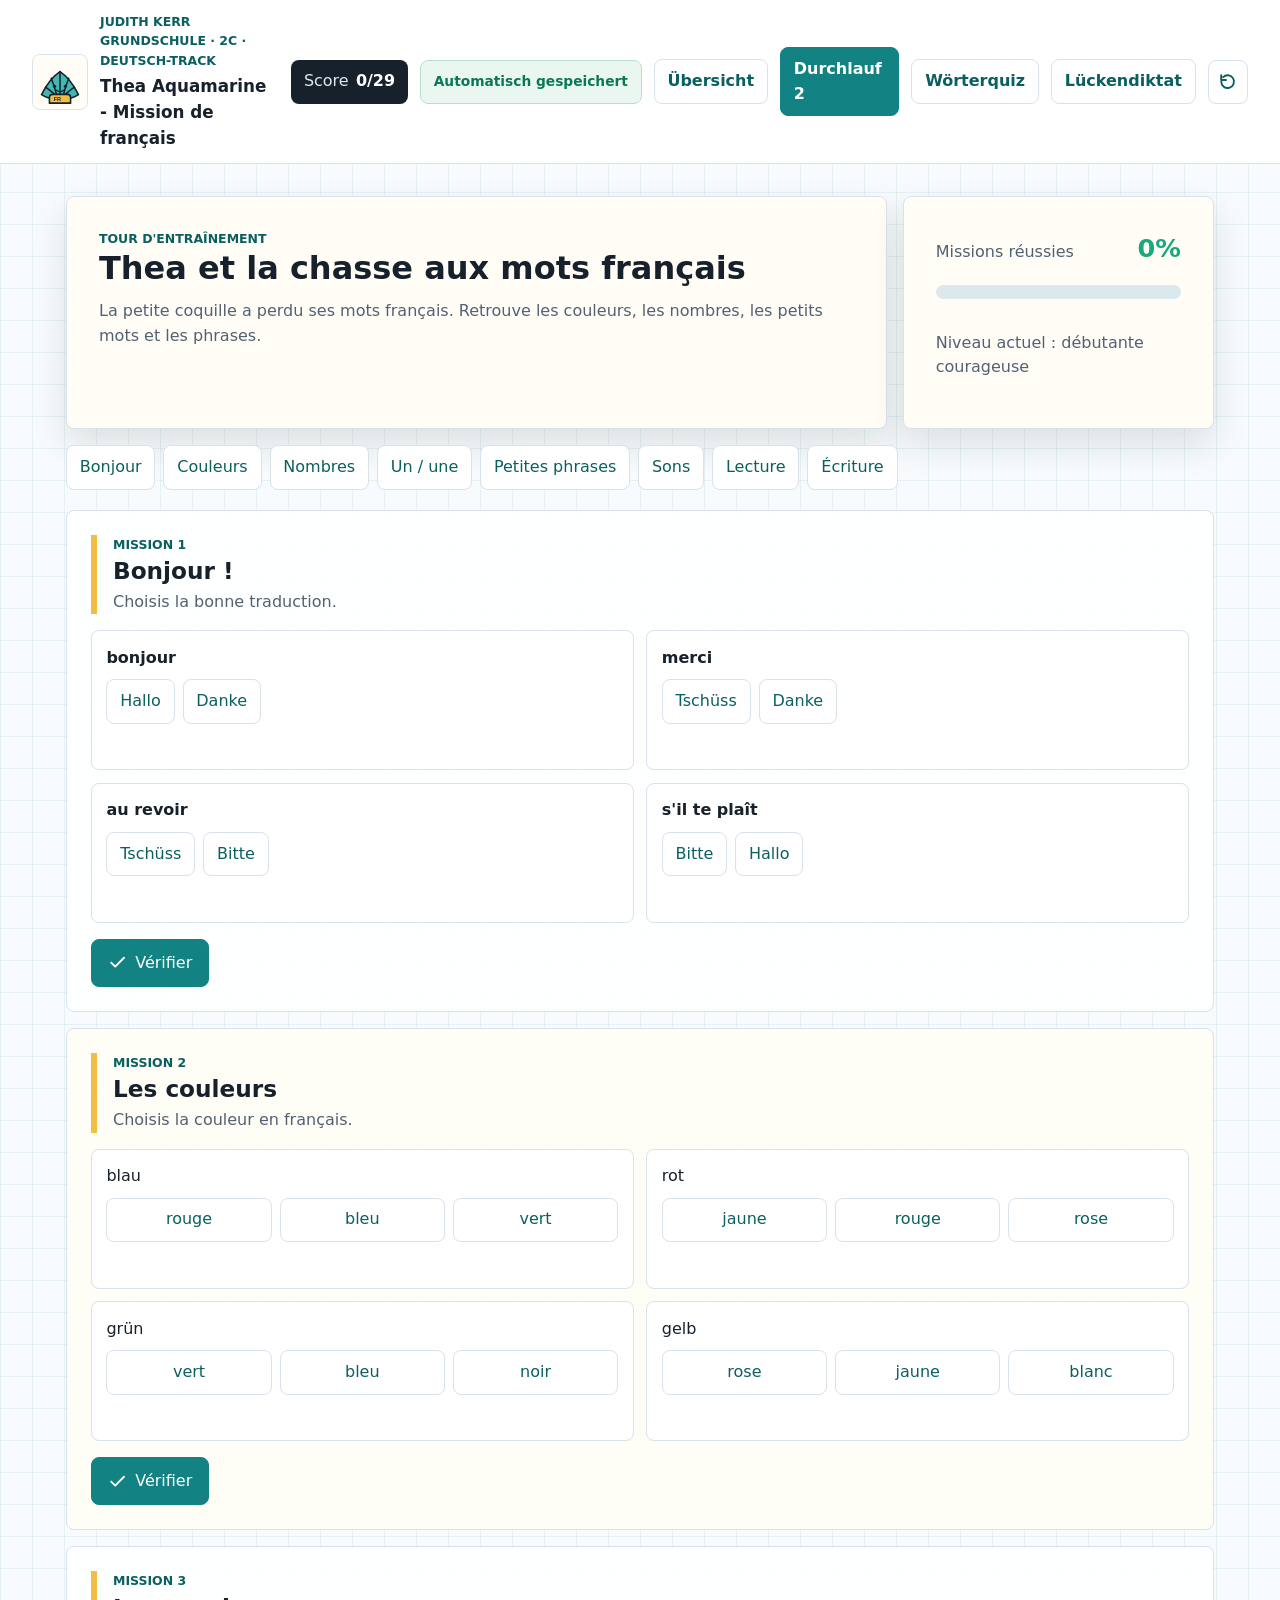
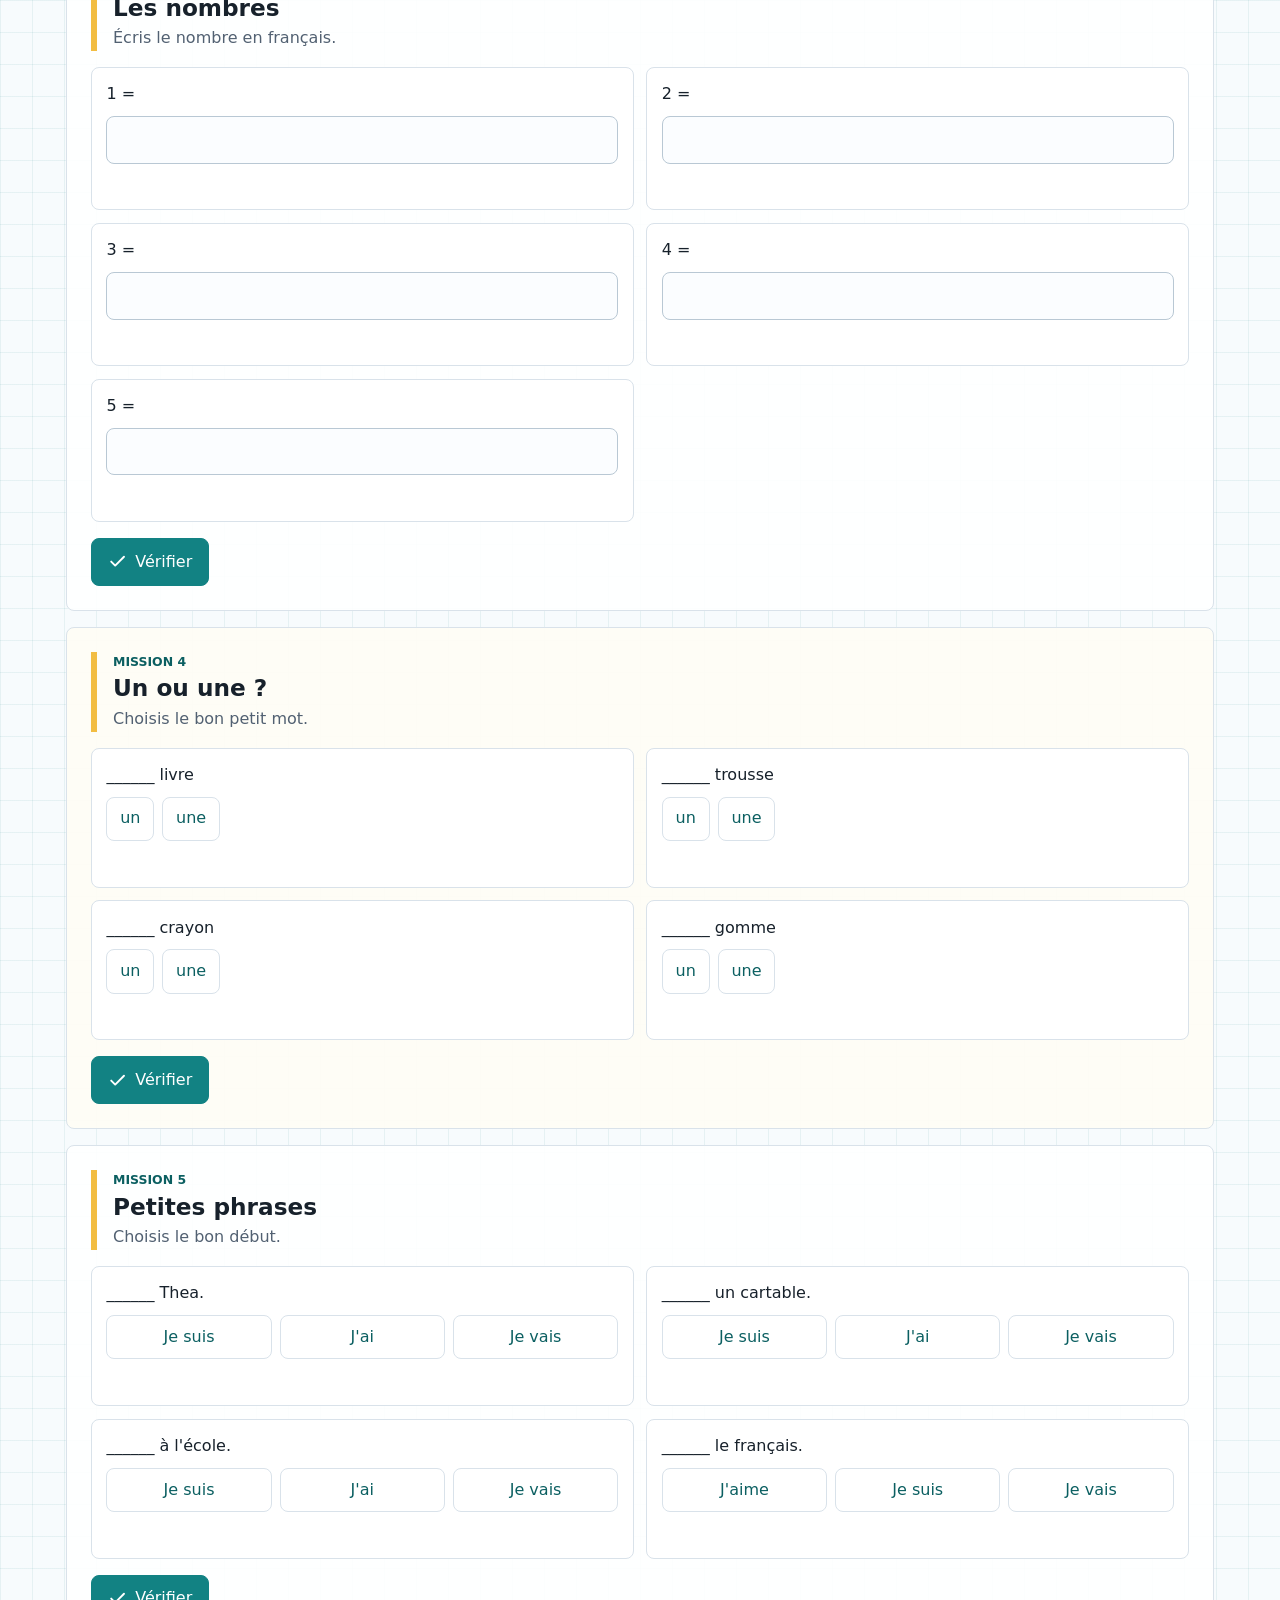
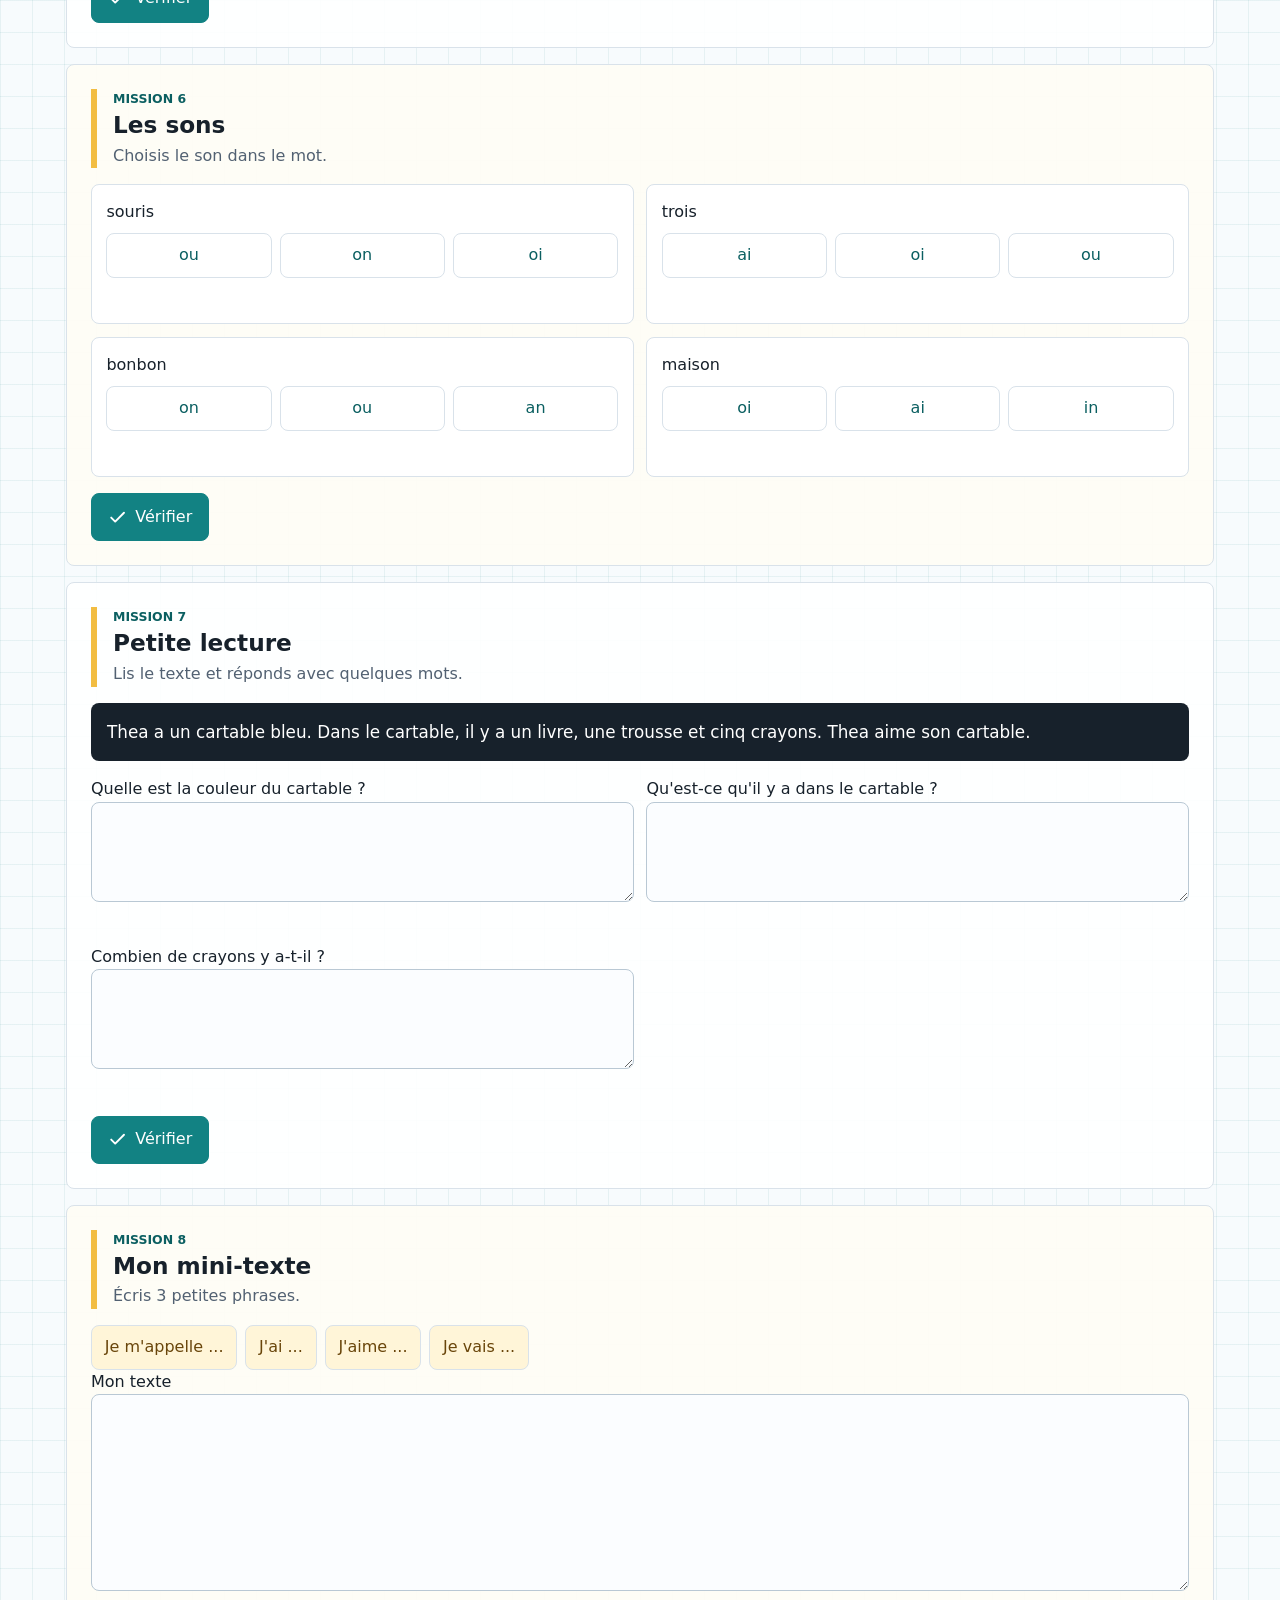
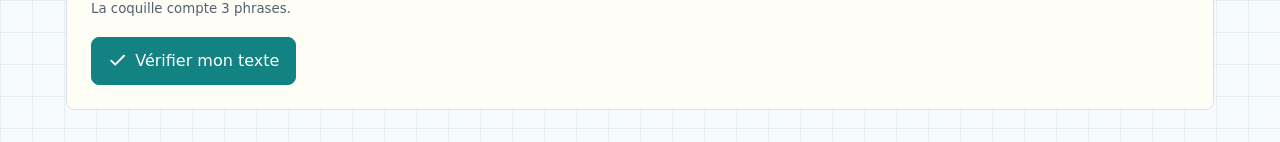
==== commit 98231323: "Add Thea fill-in adjective quiz" ====
--- a/docs/index.html
+++ b/docs/index.html
@@ -36,6 +36,7 @@
         <a class="nav-link" href="uebersicht.html">Übersicht</a>
         <a class="nav-link top-pdf-run-button" href="durchlauf-2.html">Durchlauf 2</a>
         <a class="nav-link" href="woerter-quiz.html">Wörterquiz</a>
+        <a class="nav-link" href="lueckendiktat.html">Lückendiktat</a>
         <button class="icon-button" id="resetBtn" type="button" aria-label="Alles neu starten">
           <svg aria-hidden="true" viewBox="0 0 24 24">
             <path d="M4 12a8 8 0 1 0 2.34-5.66"/>
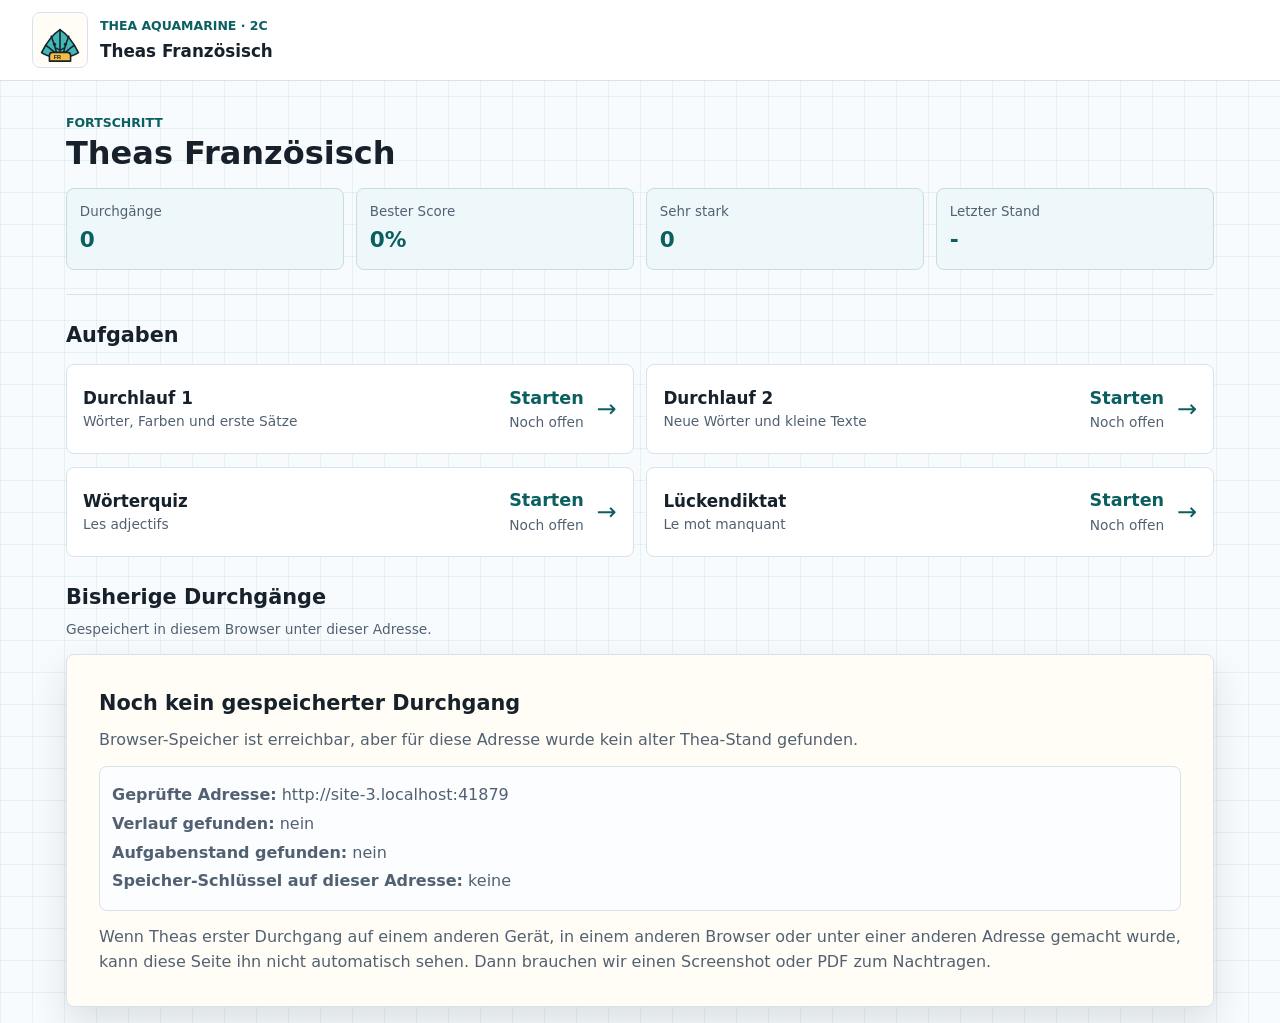
==== commit 48eacac3: "Make Thea overview the site start page" ====
--- a/docs/index.html
+++ b/docs/index.html
@@ -1,337 +1,13 @@
 <!doctype html>
-<html lang="fr">
+<html lang="de">
   <head>
     <meta charset="utf-8">
     <meta name="viewport" content="width=device-width, initial-scale=1">
-    <title>Thea Aquamarine - Mission de français</title>
-    <meta name="description" content="Interaktive Französisch-Übungen für Thea Aquamarine, Klasse 2c.">
-    <meta name="theme-color" content="#128283">
-    <meta name="apple-mobile-web-app-capable" content="yes">
-    <meta name="apple-mobile-web-app-title" content="Thea Français">
-    <meta name="apple-mobile-web-app-status-bar-style" content="default">
-    <link rel="manifest" href="manifest.webmanifest">
-    <link rel="icon" href="assets/icons/favicon-32.png?v=20260531-icon" type="image/png" sizes="32x32">
-    <link rel="icon" href="assets/icons/thea-icon-192.png?v=20260531-icon" type="image/png" sizes="192x192">
-    <link rel="apple-touch-icon" href="assets/icons/apple-touch-icon.png?v=20260531-icon" sizes="180x180">
-    <link rel="stylesheet" href="styles.css?v=20260927-quiz">
+    <title>Thea Aquamarine - Französisch</title>
+    <meta http-equiv="refresh" content="0; url=uebersicht.html">
+    <link rel="canonical" href="uebersicht.html">
   </head>
   <body>
-    <a class="skip-link" href="#main">Aller aux exercices</a>
-
-    <header class="topbar">
-      <div class="brand">
-        <img src="assets/aquamarine-shell.svg" width="56" height="56" alt="Muschel mit französischem Heft">
-        <div>
-          <p class="eyebrow">Judith Kerr Grundschule · 2c · Deutsch-Track</p>
-          <p class="brand-title">Thea Aquamarine - Mission de français</p>
-        </div>
-      </div>
-
-      <div class="top-actions">
-        <div class="score-pill" aria-live="polite">
-          <span>Score</span>
-          <strong><span id="score">0</span>/<span id="total">0</span></strong>
-        </div>
-        <div class="save-status" id="saveStatus" aria-live="polite">Automatisch gespeichert</div>
-        <a class="nav-link" href="uebersicht.html">Übersicht</a>
-        <a class="nav-link top-pdf-run-button" href="durchlauf-2.html">Durchlauf 2</a>
-        <a class="nav-link" href="woerter-quiz.html">Wörterquiz</a>
-        <a class="nav-link" href="lueckendiktat.html">Lückendiktat</a>
-        <button class="icon-button" id="resetBtn" type="button" aria-label="Alles neu starten">
-          <svg aria-hidden="true" viewBox="0 0 24 24">
-            <path d="M4 12a8 8 0 1 0 2.34-5.66"/>
-            <path d="M4 4v6h6"/>
-          </svg>
-        </button>
-      </div>
-    </header>
-
-    <main id="main">
-      <section class="intro-band" aria-labelledby="intro-title">
-        <div class="intro-copy">
-          <p class="eyebrow">Tour d'entraînement</p>
-          <h1 id="intro-title">Thea et la chasse aux mots français</h1>
-          <p>
-            La petite coquille a perdu ses mots français. Retrouve les couleurs,
-            les nombres, les petits mots et les phrases.
-          </p>
-        </div>
-
-        <div class="mission-meter" aria-label="Progression">
-          <div>
-            <span>Missions réussies</span>
-            <strong id="progressLabel">0%</strong>
-          </div>
-          <div class="progress-track">
-            <div class="progress-fill" id="progressFill"></div>
-          </div>
-          <p id="rankLabel">Niveau actuel : débutante courageuse</p>
-        </div>
-      </section>
-
-      <nav class="mission-nav" aria-label="Missions">
-        <button type="button" data-jump="#bonjour">Bonjour</button>
-        <button type="button" data-jump="#couleurs">Couleurs</button>
-        <button type="button" data-jump="#nombres">Nombres</button>
-        <button type="button" data-jump="#articles">Un / une</button>
-        <button type="button" data-jump="#phrases">Petites phrases</button>
-        <button type="button" data-jump="#sons">Sons</button>
-        <button type="button" data-jump="#lecture">Lecture</button>
-        <button type="button" data-jump="#ecriture">Écriture</button>
-      </nav>
-
-      <section class="mission-band" id="bonjour" aria-labelledby="bonjour-title">
-        <div class="section-heading">
-          <p class="eyebrow">Mission 1</p>
-          <h2 id="bonjour-title">Bonjour !</h2>
-          <p>Choisis la bonne traduction.</p>
-        </div>
-
-        <div class="exercise-grid compact">
-          <article class="exercise choice-task" data-task data-answer="Hallo">
-            <p><strong>bonjour</strong></p>
-            <div class="choice-row">
-              <button type="button" data-value="Hallo">Hallo</button>
-              <button type="button" data-value="Danke">Danke</button>
-            </div>
-            <small class="feedback" aria-live="polite"></small>
-          </article>
-
-          <article class="exercise choice-task" data-task data-answer="Danke">
-            <p><strong>merci</strong></p>
-            <div class="choice-row">
-              <button type="button" data-value="Tschüss">Tschüss</button>
-              <button type="button" data-value="Danke">Danke</button>
-            </div>
-            <small class="feedback" aria-live="polite"></small>
-          </article>
-
-          <article class="exercise choice-task" data-task data-answer="Tschüss">
-            <p><strong>au revoir</strong></p>
-            <div class="choice-row">
-              <button type="button" data-value="Tschüss">Tschüss</button>
-              <button type="button" data-value="Bitte">Bitte</button>
-            </div>
-            <small class="feedback" aria-live="polite"></small>
-          </article>
-
-          <article class="exercise choice-task" data-task data-answer="Bitte">
-            <p><strong>s'il te plaît</strong></p>
-            <div class="choice-row">
-              <button type="button" data-value="Bitte">Bitte</button>
-              <button type="button" data-value="Hallo">Hallo</button>
-            </div>
-            <small class="feedback" aria-live="polite"></small>
-          </article>
-        </div>
-
-        <button class="check-button" type="button" data-check="#bonjour">
-          <svg aria-hidden="true" viewBox="0 0 24 24"><path d="m20 6-11 11-5-5"/></svg>
-          Vérifier
-        </button>
-      </section>
-
-      <section class="mission-band alt" id="couleurs" aria-labelledby="couleurs-title">
-        <div class="section-heading">
-          <p class="eyebrow">Mission 2</p>
-          <h2 id="couleurs-title">Les couleurs</h2>
-          <p>Choisis la couleur en français.</p>
-        </div>
-
-        <div class="exercise-grid compact">
-          <article class="exercise choice-task" data-task data-answer="bleu">
-            <p>blau</p>
-            <div class="choice-row triple">
-              <button type="button" data-value="rouge">rouge</button>
-              <button type="button" data-value="bleu">bleu</button>
-              <button type="button" data-value="vert">vert</button>
-            </div>
-            <small class="feedback" aria-live="polite"></small>
-          </article>
-
-          <article class="exercise choice-task" data-task data-answer="rouge">
-            <p>rot</p>
-            <div class="choice-row triple">
-              <button type="button" data-value="jaune">jaune</button>
-              <button type="button" data-value="rouge">rouge</button>
-              <button type="button" data-value="rose">rose</button>
-            </div>
-            <small class="feedback" aria-live="polite"></small>
-          </article>
-
-          <article class="exercise choice-task" data-task data-answer="vert">
-            <p>grün</p>
-            <div class="choice-row triple">
-              <button type="button" data-value="vert">vert</button>
-              <button type="button" data-value="bleu">bleu</button>
-              <button type="button" data-value="noir">noir</button>
-            </div>
-            <small class="feedback" aria-live="polite"></small>
-          </article>
-
-          <article class="exercise choice-task" data-task data-answer="jaune">
-            <p>gelb</p>
-            <div class="choice-row triple">
-              <button type="button" data-value="rose">rose</button>
-              <button type="button" data-value="jaune">jaune</button>
-              <button type="button" data-value="blanc">blanc</button>
-            </div>
-            <small class="feedback" aria-live="polite"></small>
-          </article>
-        </div>
-
-        <button class="check-button" type="button" data-check="#couleurs">
-          <svg aria-hidden="true" viewBox="0 0 24 24"><path d="m20 6-11 11-5-5"/></svg>
-          Vérifier
-        </button>
-      </section>
-
-      <section class="mission-band" id="nombres" aria-labelledby="nombres-title">
-        <div class="section-heading">
-          <p class="eyebrow">Mission 3</p>
-          <h2 id="nombres-title">Les nombres</h2>
-          <p>Écris le nombre en français.</p>
-        </div>
-
-        <div class="exercise-grid">
-          <label class="exercise" data-task data-answer="un"><span>1 =</span><input type="text"><small class="feedback" aria-live="polite"></small></label>
-          <label class="exercise" data-task data-answer="deux"><span>2 =</span><input type="text"><small class="feedback" aria-live="polite"></small></label>
-          <label class="exercise" data-task data-answer="trois"><span>3 =</span><input type="text"><small class="feedback" aria-live="polite"></small></label>
-          <label class="exercise" data-task data-answer="quatre"><span>4 =</span><input type="text"><small class="feedback" aria-live="polite"></small></label>
-          <label class="exercise" data-task data-answer="cinq"><span>5 =</span><input type="text"><small class="feedback" aria-live="polite"></small></label>
-        </div>
-
-        <button class="check-button" type="button" data-check="#nombres">
-          <svg aria-hidden="true" viewBox="0 0 24 24"><path d="m20 6-11 11-5-5"/></svg>
-          Vérifier
-        </button>
-      </section>
-
-      <section class="mission-band alt" id="articles" aria-labelledby="articles-title">
-        <div class="section-heading">
-          <p class="eyebrow">Mission 4</p>
-          <h2 id="articles-title">Un ou une ?</h2>
-          <p>Choisis le bon petit mot.</p>
-        </div>
-
-        <div class="exercise-grid compact">
-          <article class="exercise choice-task" data-task data-answer="un"><p>______ livre</p><div class="choice-row"><button type="button" data-value="un">un</button><button type="button" data-value="une">une</button></div><small class="feedback" aria-live="polite"></small></article>
-          <article class="exercise choice-task" data-task data-answer="une"><p>______ trousse</p><div class="choice-row"><button type="button" data-value="un">un</button><button type="button" data-value="une">une</button></div><small class="feedback" aria-live="polite"></small></article>
-          <article class="exercise choice-task" data-task data-answer="un"><p>______ crayon</p><div class="choice-row"><button type="button" data-value="un">un</button><button type="button" data-value="une">une</button></div><small class="feedback" aria-live="polite"></small></article>
-          <article class="exercise choice-task" data-task data-answer="une"><p>______ gomme</p><div class="choice-row"><button type="button" data-value="un">un</button><button type="button" data-value="une">une</button></div><small class="feedback" aria-live="polite"></small></article>
-        </div>
-
-        <button class="check-button" type="button" data-check="#articles">
-          <svg aria-hidden="true" viewBox="0 0 24 24"><path d="m20 6-11 11-5-5"/></svg>
-          Vérifier
-        </button>
-      </section>
-
-      <section class="mission-band" id="phrases" aria-labelledby="phrases-title">
-        <div class="section-heading">
-          <p class="eyebrow">Mission 5</p>
-          <h2 id="phrases-title">Petites phrases</h2>
-          <p>Choisis le bon début.</p>
-        </div>
-
-        <div class="exercise-grid compact">
-          <article class="exercise choice-task" data-task data-answer="Je suis"><p>______ Thea.</p><div class="choice-row triple"><button type="button" data-value="Je suis">Je suis</button><button type="button" data-value="J'ai">J'ai</button><button type="button" data-value="Je vais">Je vais</button></div><small class="feedback" aria-live="polite"></small></article>
-          <article class="exercise choice-task" data-task data-answer="J'ai"><p>______ un cartable.</p><div class="choice-row triple"><button type="button" data-value="Je suis">Je suis</button><button type="button" data-value="J'ai">J'ai</button><button type="button" data-value="Je vais">Je vais</button></div><small class="feedback" aria-live="polite"></small></article>
-          <article class="exercise choice-task" data-task data-answer="Je vais"><p>______ à l'école.</p><div class="choice-row triple"><button type="button" data-value="Je suis">Je suis</button><button type="button" data-value="J'ai">J'ai</button><button type="button" data-value="Je vais">Je vais</button></div><small class="feedback" aria-live="polite"></small></article>
-          <article class="exercise choice-task" data-task data-answer="J'aime"><p>______ le français.</p><div class="choice-row triple"><button type="button" data-value="J'aime">J'aime</button><button type="button" data-value="Je suis">Je suis</button><button type="button" data-value="Je vais">Je vais</button></div><small class="feedback" aria-live="polite"></small></article>
-        </div>
-
-        <button class="check-button" type="button" data-check="#phrases">
-          <svg aria-hidden="true" viewBox="0 0 24 24"><path d="m20 6-11 11-5-5"/></svg>
-          Vérifier
-        </button>
-      </section>
-
-      <section class="mission-band alt" id="sons" aria-labelledby="sons-title">
-        <div class="section-heading">
-          <p class="eyebrow">Mission 6</p>
-          <h2 id="sons-title">Les sons</h2>
-          <p>Choisis le son dans le mot.</p>
-        </div>
-
-        <div class="exercise-grid compact">
-          <article class="exercise choice-task" data-task data-answer="ou"><p>souris</p><div class="choice-row triple"><button type="button" data-value="ou">ou</button><button type="button" data-value="on">on</button><button type="button" data-value="oi">oi</button></div><small class="feedback" aria-live="polite"></small></article>
-          <article class="exercise choice-task" data-task data-answer="oi"><p>trois</p><div class="choice-row triple"><button type="button" data-value="ai">ai</button><button type="button" data-value="oi">oi</button><button type="button" data-value="ou">ou</button></div><small class="feedback" aria-live="polite"></small></article>
-          <article class="exercise choice-task" data-task data-answer="on"><p>bonbon</p><div class="choice-row triple"><button type="button" data-value="on">on</button><button type="button" data-value="ou">ou</button><button type="button" data-value="an">an</button></div><small class="feedback" aria-live="polite"></small></article>
-          <article class="exercise choice-task" data-task data-answer="ai"><p>maison</p><div class="choice-row triple"><button type="button" data-value="oi">oi</button><button type="button" data-value="ai">ai</button><button type="button" data-value="in">in</button></div><small class="feedback" aria-live="polite"></small></article>
-        </div>
-
-        <button class="check-button" type="button" data-check="#sons">
-          <svg aria-hidden="true" viewBox="0 0 24 24"><path d="m20 6-11 11-5-5"/></svg>
-          Vérifier
-        </button>
-      </section>
-
-      <section class="mission-band" id="lecture" aria-labelledby="lecture-title">
-        <div class="section-heading">
-          <p class="eyebrow">Mission 7</p>
-          <h2 id="lecture-title">Petite lecture</h2>
-          <p>Lis le texte et réponds avec quelques mots.</p>
-        </div>
-
-        <blockquote class="reading">
-          Thea a un cartable bleu. Dans le cartable, il y a un livre, une
-          trousse et cinq crayons. Thea aime son cartable.
-        </blockquote>
-
-        <div class="writing-grid">
-          <label class="long-answer" data-task data-keywords="bleu">
-            Quelle est la couleur du cartable ?
-            <textarea rows="2"></textarea>
-            <small class="feedback" aria-live="polite"></small>
-          </label>
-          <label class="long-answer" data-task data-keywords="livre,trousse,crayons">
-            Qu'est-ce qu'il y a dans le cartable ?
-            <textarea rows="2"></textarea>
-            <small class="feedback" aria-live="polite"></small>
-          </label>
-          <label class="long-answer" data-task data-keywords="cinq|5">
-            Combien de crayons y a-t-il ?
-            <textarea rows="2"></textarea>
-            <small class="feedback" aria-live="polite"></small>
-          </label>
-        </div>
-
-        <button class="check-button" type="button" data-check="#lecture">
-          <svg aria-hidden="true" viewBox="0 0 24 24"><path d="m20 6-11 11-5-5"/></svg>
-          Vérifier
-        </button>
-      </section>
-
-      <section class="mission-band alt" id="ecriture" aria-labelledby="ecriture-title">
-        <div class="section-heading">
-          <p class="eyebrow">Mission 8</p>
-          <h2 id="ecriture-title">Mon mini-texte</h2>
-          <p>Écris 3 petites phrases.</p>
-        </div>
-
-        <div class="word-bank" aria-label="Mots utiles">
-          <span>Je m'appelle ...</span>
-          <span>J'ai ...</span>
-          <span>J'aime ...</span>
-          <span>Je vais ...</span>
-        </div>
-
-        <label class="future-writing" data-writing-task>
-          Mon texte
-          <textarea id="writingText" rows="7" aria-describedby="writingHelp"></textarea>
-          <small id="writingHelp" class="feedback" aria-live="polite">La coquille compte 3 phrases.</small>
-        </label>
-
-        <button class="check-button" id="checkWritingBtn" type="button">
-          <svg aria-hidden="true" viewBox="0 0 24 24"><path d="m20 6-11 11-5-5"/></svg>
-          Vérifier mon texte
-        </button>
-      </section>
-    </main>
-
-    <div class="toast" id="toast" role="status" aria-live="polite"></div>
-
-    <script src="app.js?v=20260601-round2"></script>
+    <p><a href="uebersicht.html">Theas Französisch-Startseite öffnen</a></p>
   </body>
 </html>
